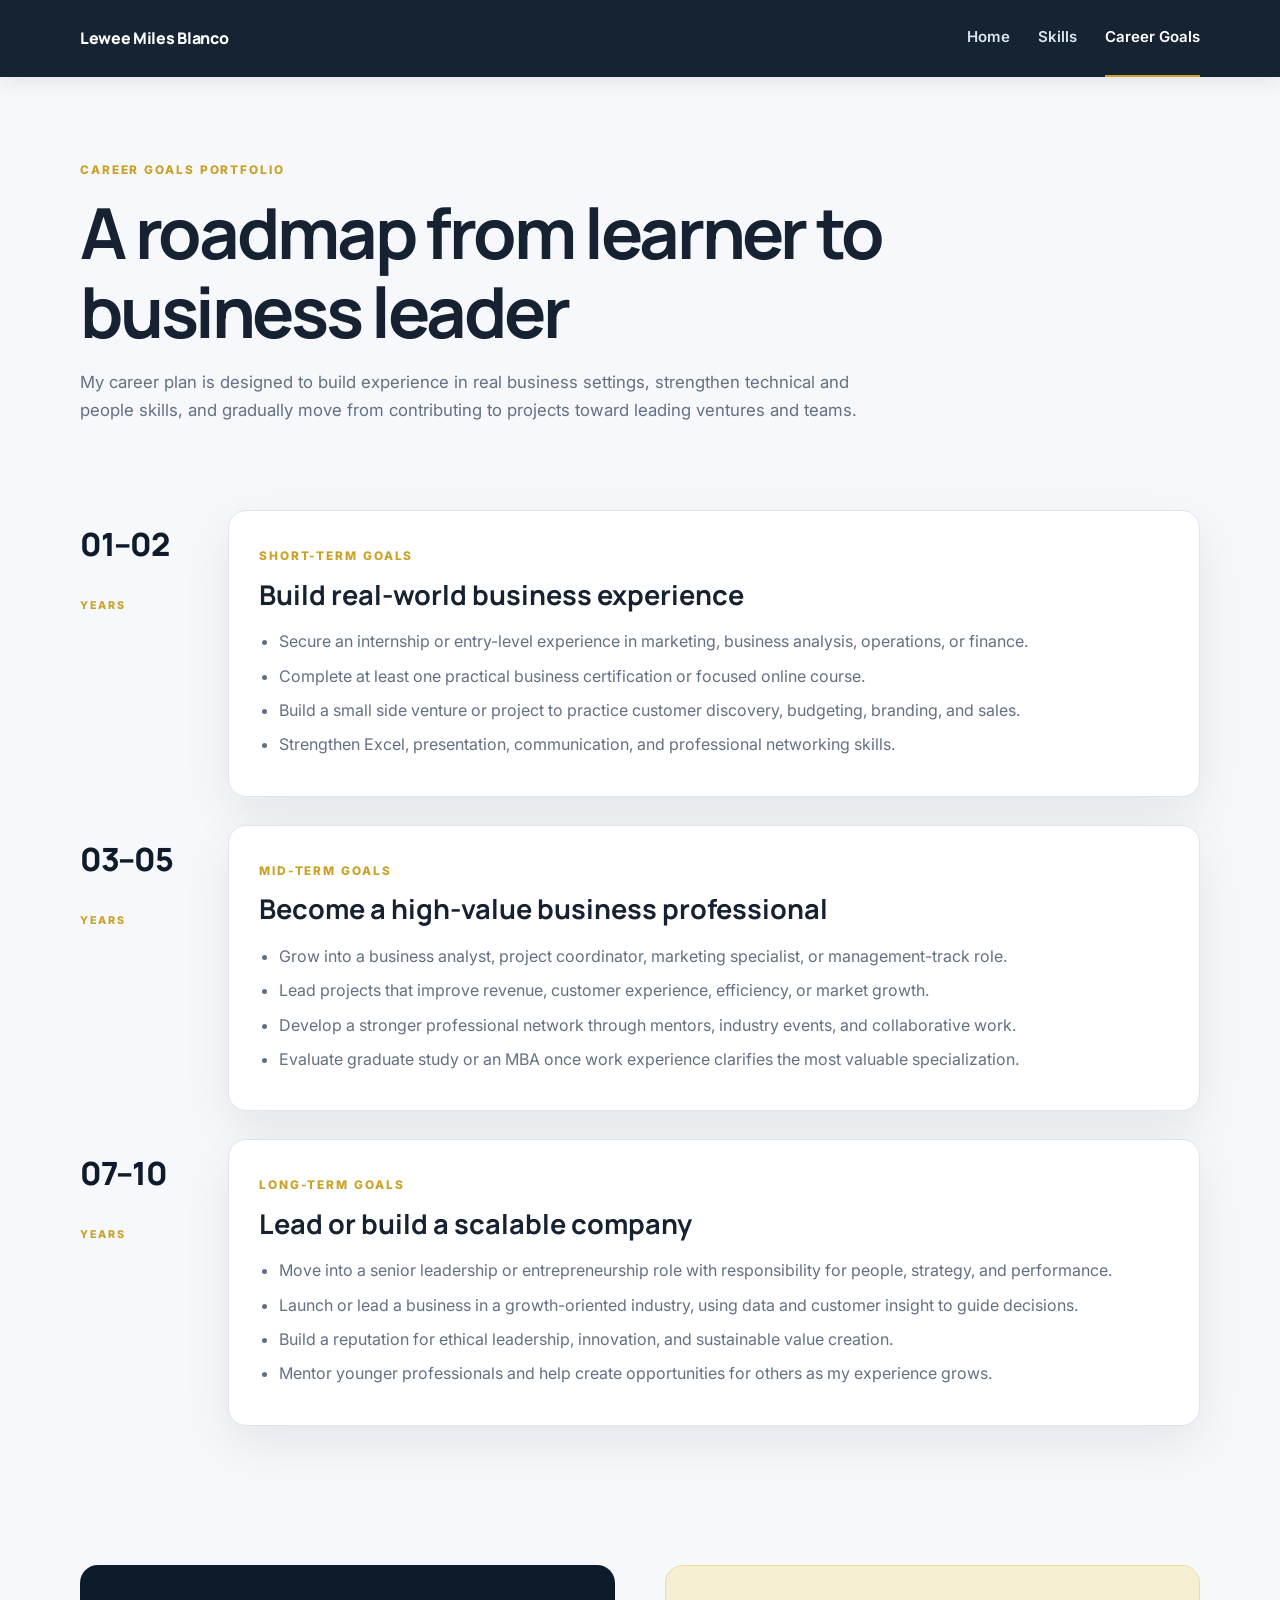
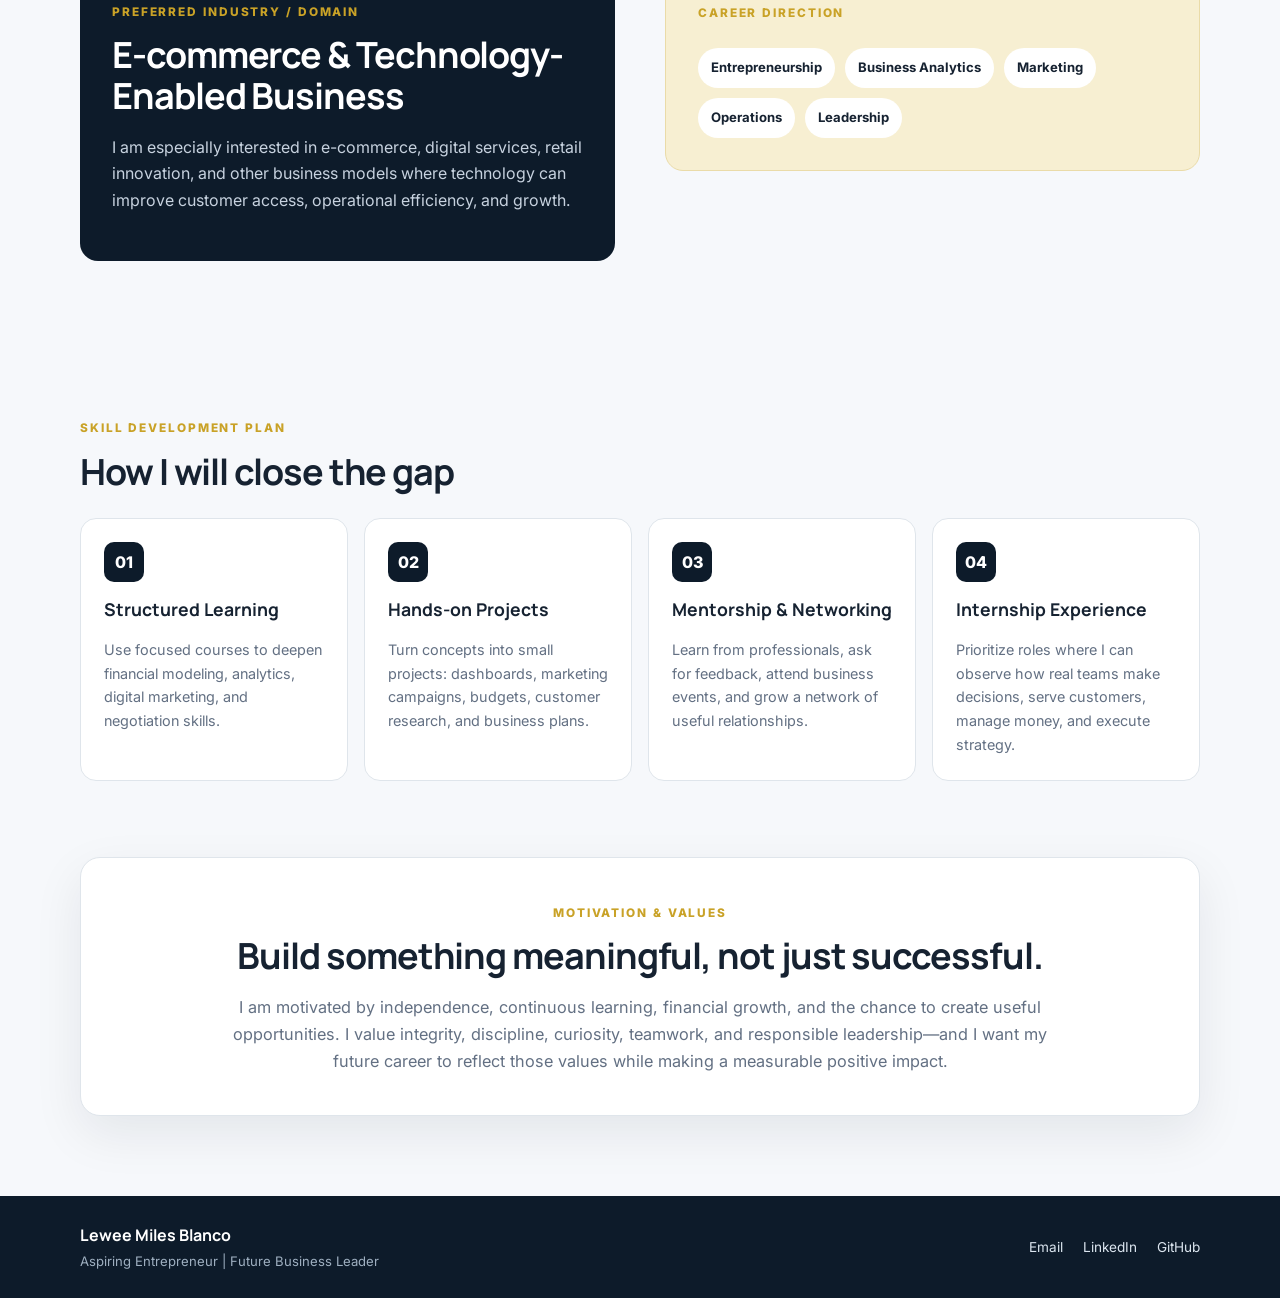
==== career-goals.html @ 75b728fa "Add files via upload" ====
<!DOCTYPE html>
<html lang="en">
<head>
  <meta charset="UTF-8" />
  <meta name="viewport" content="width=device-width, initial-scale=1.0" />
  <meta name="description" content="Lewee Miles Blanco — career goals, industry interests, skill development plan, motivation and values." />
  <title>Career Goals | Lewee Miles Blanco</title>
  <link rel="preconnect" href="https://fonts.googleapis.com">
  <link rel="preconnect" href="https://fonts.gstatic.com" crossorigin>
  <link href="https://fonts.googleapis.com/css2?family=Inter:wght@400;500;600;700&family=Manrope:wght@600;700;800&display=swap" rel="stylesheet">
  <link rel="stylesheet" href="styles.css" />
</head>
<body>
  <header class="site-header">
    <nav class="nav container" aria-label="Primary navigation">
      <a class="brand" href="index.html">Lewee Miles Blanco</a>
      <button class="nav-toggle" aria-label="Toggle navigation" aria-expanded="false">☰</button>
      <div class="nav-links">
        <a href="index.html">Home</a>
        <a href="skills.html">Skills</a>
        <a class="active" href="career-goals.html">Career Goals</a>
      </div>
    </nav>
  </header>

  <main>
    <section class="page-hero container">
      <span class="eyebrow">CAREER GOALS PORTFOLIO</span>
      <h1>A roadmap from learner to business leader</h1>
      <p>My career plan is designed to build experience in real business settings, strengthen technical and people skills, and gradually move from contributing to projects toward leading ventures and teams.</p>
    </section>

    <section class="section container timeline">
      <article class="goal-row"><div class="goal-year">01–02<br><span>YEARS</span></div><div class="goal-card"><span class="eyebrow">SHORT-TERM GOALS</span><h2>Build real-world business experience</h2><ul><li>Secure an internship or entry-level experience in marketing, business analysis, operations, or finance.</li><li>Complete at least one practical business certification or focused online course.</li><li>Build a small side venture or project to practice customer discovery, budgeting, branding, and sales.</li><li>Strengthen Excel, presentation, communication, and professional networking skills.</li></ul></div></article>
      <article class="goal-row"><div class="goal-year">03–05<br><span>YEARS</span></div><div class="goal-card"><span class="eyebrow">MID-TERM GOALS</span><h2>Become a high-value business professional</h2><ul><li>Grow into a business analyst, project coordinator, marketing specialist, or management-track role.</li><li>Lead projects that improve revenue, customer experience, efficiency, or market growth.</li><li>Develop a stronger professional network through mentors, industry events, and collaborative work.</li><li>Evaluate graduate study or an MBA once work experience clarifies the most valuable specialization.</li></ul></div></article>
      <article class="goal-row"><div class="goal-year">07–10<br><span>YEARS</span></div><div class="goal-card"><span class="eyebrow">LONG-TERM GOALS</span><h2>Lead or build a scalable company</h2><ul><li>Move into a senior leadership or entrepreneurship role with responsibility for people, strategy, and performance.</li><li>Launch or lead a business in a growth-oriented industry, using data and customer insight to guide decisions.</li><li>Build a reputation for ethical leadership, innovation, and sustainable value creation.</li><li>Mentor younger professionals and help create opportunities for others as my experience grows.</li></ul></div></article>
    </section>

    <section class="section container two-col career-highlight">
      <div class="dark-panel"><span class="eyebrow">PREFERRED INDUSTRY / DOMAIN</span><h2>E-commerce & Technology-Enabled Business</h2><p>I am especially interested in e-commerce, digital services, retail innovation, and other business models where technology can improve customer access, operational efficiency, and growth.</p></div>
      <div class="light-panel"><span class="eyebrow">CAREER DIRECTION</span><div class="direction-tags"><span>Entrepreneurship</span><span>Business Analytics</span><span>Marketing</span><span>Operations</span><span>Leadership</span></div></div>
    </section>

    <section class="section container">
      <div class="section-heading"><span class="eyebrow">SKILL DEVELOPMENT PLAN</span><h2>How I will close the gap</h2></div>
      <div class="plan-grid">
        <div class="plan-card"><div class="plan-icon">01</div><h3>Structured Learning</h3><p>Use focused courses to deepen financial modeling, analytics, digital marketing, and negotiation skills.</p></div>
        <div class="plan-card"><div class="plan-icon">02</div><h3>Hands-on Projects</h3><p>Turn concepts into small projects: dashboards, marketing campaigns, budgets, customer research, and business plans.</p></div>
        <div class="plan-card"><div class="plan-icon">03</div><h3>Mentorship & Networking</h3><p>Learn from professionals, ask for feedback, attend business events, and grow a network of useful relationships.</p></div>
        <div class="plan-card"><div class="plan-icon">04</div><h3>Internship Experience</h3><p>Prioritize roles where I can observe how real teams make decisions, serve customers, manage money, and execute strategy.</p></div>
      </div>
    </section>

    <section class="section container values-panel">
      <span class="eyebrow">MOTIVATION & VALUES</span>
      <h2>Build something meaningful, not just successful.</h2>
      <p>I am motivated by independence, continuous learning, financial growth, and the chance to create useful opportunities. I value integrity, discipline, curiosity, teamwork, and responsible leadership—and I want my future career to reflect those values while making a measurable positive impact.</p>
    </section>
  </main>

  <footer class="site-footer"><div class="container footer-inner"><div><strong>Lewee Miles Blanco</strong><span>Aspiring Entrepreneur | Future Business Leader</span></div><div class="contact-links"><a href="mailto:lewee.miles.blanco@example.com">Email</a><a href="https://www.linkedin.com/" target="_blank" rel="noopener">LinkedIn</a><a href="https://github.com/" target="_blank" rel="noopener">GitHub</a></div></div></footer>
  <script src="script.js"></script>
</body>
</html>
---- styles.css ----
:root{--navy:#0d1b2a;--navy-2:#13283d;--gold:#c9a227;--gold-soft:#f7efd2;--ink:#162231;--muted:#637083;--line:#dfe5eb;--bg:#f6f8fb;--white:#fff;--shadow:0 18px 50px rgba(13,27,42,.08)}
*{box-sizing:border-box} html{scroll-behavior:smooth} body{margin:0;font-family:Inter,Arial,sans-serif;color:var(--ink);background:var(--bg);line-height:1.65} a{color:inherit}.container{width:min(1120px,calc(100% - 40px));margin:0 auto}.site-header{position:sticky;top:0;z-index:20;background:rgba(13,27,42,.96);backdrop-filter:blur(10px);box-shadow:0 6px 20px rgba(0,0,0,.08)}.nav{min-height:72px;display:flex;align-items:center;justify-content:space-between;gap:25px}.brand{font-family:Manrope,sans-serif;font-weight:800;color:#fff;text-decoration:none;font-size:1rem;letter-spacing:-.02em}.nav-links{display:flex;gap:28px;align-items:center}.nav-links a{color:#dce5ef;text-decoration:none;font-weight:600;font-size:.94rem;padding:25px 0;border-bottom:2px solid transparent}.nav-links a:hover,.nav-links a.active{color:#fff;border-bottom-color:var(--gold)}.nav-toggle{display:none;border:0;background:none;color:#fff;font-size:1.5rem}.hero{min-height:650px;display:grid;grid-template-columns:1.2fr .8fr;align-items:center;gap:70px;padding:90px 0}.eyebrow{display:inline-block;font-size:.74rem;font-weight:800;letter-spacing:.16em;color:var(--gold);margin-bottom:13px}.hero h1,.page-hero h1,h2,h3{font-family:Manrope,sans-serif;line-height:1.12;margin:0 0 18px}.hero h1{font-size:clamp(3.4rem,8vw,6rem);letter-spacing:-.055em}.hero h1 span{color:var(--gold)}.tagline{font-size:1.12rem;font-weight:700;color:var(--navy-2);margin:0 0 16px}.tagline span{color:var(--gold)}.lead{max-width:680px;color:var(--muted);font-size:1.05rem}.cta-row{display:flex;gap:14px;margin-top:28px;flex-wrap:wrap}.btn{display:inline-flex;align-items:center;justify-content:center;padding:13px 20px;border-radius:10px;text-decoration:none;font-weight:800;transition:.2s}.btn.primary{background:var(--navy);color:#fff}.btn.primary:hover{background:var(--navy-2);transform:translateY(-1px)}.btn.secondary{border:1px solid #b8c2cc;color:var(--navy);background:#fff}.btn.secondary:hover{border-color:var(--navy);transform:translateY(-1px)}.profile-card{background:#fff;border:1px solid var(--line);border-radius:22px;padding:24px;box-shadow:var(--shadow)}.headshot{height:390px;border-radius:16px;background:linear-gradient(145deg,#e7ecf2,#bdc9d5);display:grid;place-items:center;position:relative;overflow:hidden}.headshot:before{content:"";width:170px;height:170px;border-radius:50%;background:#f3d1ba;position:absolute;top:68px}.headshot:after{content:"";width:275px;height:200px;border-radius:160px 160px 40px 40px;background:var(--navy);position:absolute;bottom:-20px}.initials{position:relative;z-index:3;font-family:Manrope,sans-serif;font-size:2rem;font-weight:800;color:#fff;margin-top:300px;letter-spacing:.06em}.profile-meta{padding:18px 3px 4px}.mini-label{font-size:.7rem;font-weight:800;letter-spacing:.14em;color:var(--muted);margin:0 0 7px}.profile-meta h2{font-size:1.35rem;margin-bottom:5px}.profile-meta p:last-child{margin:0;color:var(--muted)}.section{padding:76px 0}.two-col{display:grid;grid-template-columns:1fr 1fr;gap:50px;align-items:start}.two-col h2,.section-heading h2,.values-panel h2{font-size:2.25rem;letter-spacing:-.03em}.two-col p,.page-hero p,.goal-card li,.values-panel p{color:var(--muted)}.info-panel{background:var(--navy);color:#fff;border-radius:18px;padding:28px}.info-panel div{padding:18px 0;border-bottom:1px solid rgba(255,255,255,.14)}.info-panel div:first-child{padding-top:0}.info-panel div:last-child{border-bottom:0;padding-bottom:0}.info-panel span{display:block;font-size:.77rem;color:#9fb0c1;text-transform:uppercase;letter-spacing:.1em;margin-bottom:5px}.info-panel strong{font-size:1rem}.page-hero{padding:78px 0 34px}.page-hero h1{font-size:clamp(2.6rem,6vw,4.4rem);letter-spacing:-.045em;max-width:900px}.page-hero p{max-width:820px;font-size:1.05rem}.skill-grid{display:grid;grid-template-columns:repeat(3,1fr);gap:18px}.skill-card{background:#fff;border:1px solid var(--line);border-radius:16px;padding:24px;box-shadow:0 7px 24px rgba(13,27,42,.04)}.skill-card h2{font-size:1.35rem;margin-bottom:10px}.skill-card p{color:var(--muted);margin:0;font-size:.94rem}.category{font-size:.66rem;font-weight:800;letter-spacing:.12em;color:var(--gold)}.rating{display:inline-block;border-radius:999px;padding:5px 10px;font-size:.72rem;font-weight:800;margin:1px 0 14px}.rating.novice{background:#eef1f4;color:#5f6b76}.rating.beginner{background:#f5efe0;color:#745f23}.rating.intermediate{background:#e8eff6;color:#294763}.rating.proficient{background:#e5f0ea;color:#2e5b41}.rating.expert{background:#e8e1f3;color:#503a70}.section-heading{margin-bottom:26px}.gap-section{padding-top:30px}.gap-grid{display:grid;grid-template-columns:repeat(4,1fr);gap:16px}.gap-card{background:var(--navy);color:#fff;border-radius:16px;padding:22px}.gap-card strong{color:var(--gold);font-family:Manrope;font-size:1.2rem}.gap-card h3{font-size:1.1rem;margin:13px 0 9px}.gap-card p{margin:0;color:#c6d1dc;font-size:.9rem}.timeline{padding-top:35px}.goal-row{display:grid;grid-template-columns:120px 1fr;gap:28px;align-items:start;margin-bottom:28px}.goal-year{font-family:Manrope;font-size:2rem;font-weight:800;color:var(--navy);letter-spacing:-.04em;padding-top:8px}.goal-year span{font-family:Inter;font-size:.67rem;letter-spacing:.16em;color:var(--gold)}.goal-card{background:#fff;border:1px solid var(--line);border-radius:18px;padding:30px;box-shadow:var(--shadow)}.goal-card h2{font-size:1.7rem}.goal-card ul{padding-left:20px;margin:10px 0 0}.goal-card li{margin:8px 0}.career-highlight{padding-top:35px}.dark-panel,.light-panel{border-radius:18px;padding:32px}.dark-panel{background:var(--navy);color:#fff}.dark-panel p{color:#c7d2df}.dark-panel .eyebrow,.values-panel .eyebrow{color:var(--gold)}.light-panel{background:var(--gold-soft);border:1px solid #eadba8}.direction-tags{display:flex;flex-wrap:wrap;gap:10px;margin-top:12px}.direction-tags span{background:#fff;border-radius:999px;padding:9px 13px;font-size:.82rem;font-weight:700}.plan-grid{display:grid;grid-template-columns:repeat(4,1fr);gap:16px}.plan-card{background:#fff;border:1px solid var(--line);border-radius:16px;padding:23px}.plan-icon{width:40px;height:40px;border-radius:10px;display:grid;place-items:center;background:var(--navy);color:#fff;font-weight:800;margin-bottom:18px}.plan-card h3{font-size:1.1rem}.plan-card p{color:var(--muted);font-size:.9rem;margin:0}.values-panel{margin-bottom:80px;background:#fff;border:1px solid var(--line);border-radius:20px;padding:40px;text-align:center;box-shadow:var(--shadow)}.values-panel p{max-width:840px;margin:0 auto;font-size:1.02rem}.site-footer{background:var(--navy);color:#fff;margin-top:40px}.footer-inner{padding:26px 0;display:flex;align-items:center;justify-content:space-between;gap:20px}.footer-inner strong{display:block;font-family:Manrope}.footer-inner span{display:block;color:#9fb0c1;font-size:.82rem;margin-top:2px}.contact-links{display:flex;gap:20px}.contact-links a{color:#dbe5ef;text-decoration:none;font-size:.85rem}.contact-links a:hover{color:#fff}.site-footer a:focus-visible,.nav a:focus-visible,.btn:focus-visible,.nav-toggle:focus-visible{outline:3px solid var(--gold);outline-offset:4px;border-radius:5px}
@media (max-width:900px){.hero{grid-template-columns:1fr;gap:34px;padding-top:60px}.profile-card{max-width:500px}.skill-grid{grid-template-columns:repeat(2,1fr)}.gap-grid,.plan-grid{grid-template-columns:repeat(2,1fr)}.two-col{grid-template-columns:1fr}.goal-row{grid-template-columns:85px 1fr}.goal-year{font-size:1.45rem}}
@media (max-width:650px){.container{width:min(100% - 28px,1120px)}.nav{min-height:65px}.nav-toggle{display:block}.nav-links{display:none;position:absolute;left:0;right:0;top:65px;background:var(--navy);padding:10px 14px 18px;flex-direction:column;align-items:stretch;gap:0}.nav-links.open{display:flex}.nav-links a{padding:13px 10px}.hero{padding:50px 0}.hero h1{font-size:3.4rem}.page-hero{padding:56px 0 25px}.page-hero h1{font-size:2.7rem}.skill-grid,.gap-grid,.plan-grid{grid-template-columns:1fr}.goal-row{grid-template-columns:1fr;gap:10px}.goal-year{padding:0}.goal-card{padding:24px}.footer-inner{flex-direction:column;align-items:flex-start}.contact-links{gap:14px}.values-panel{padding:28px 20px}}
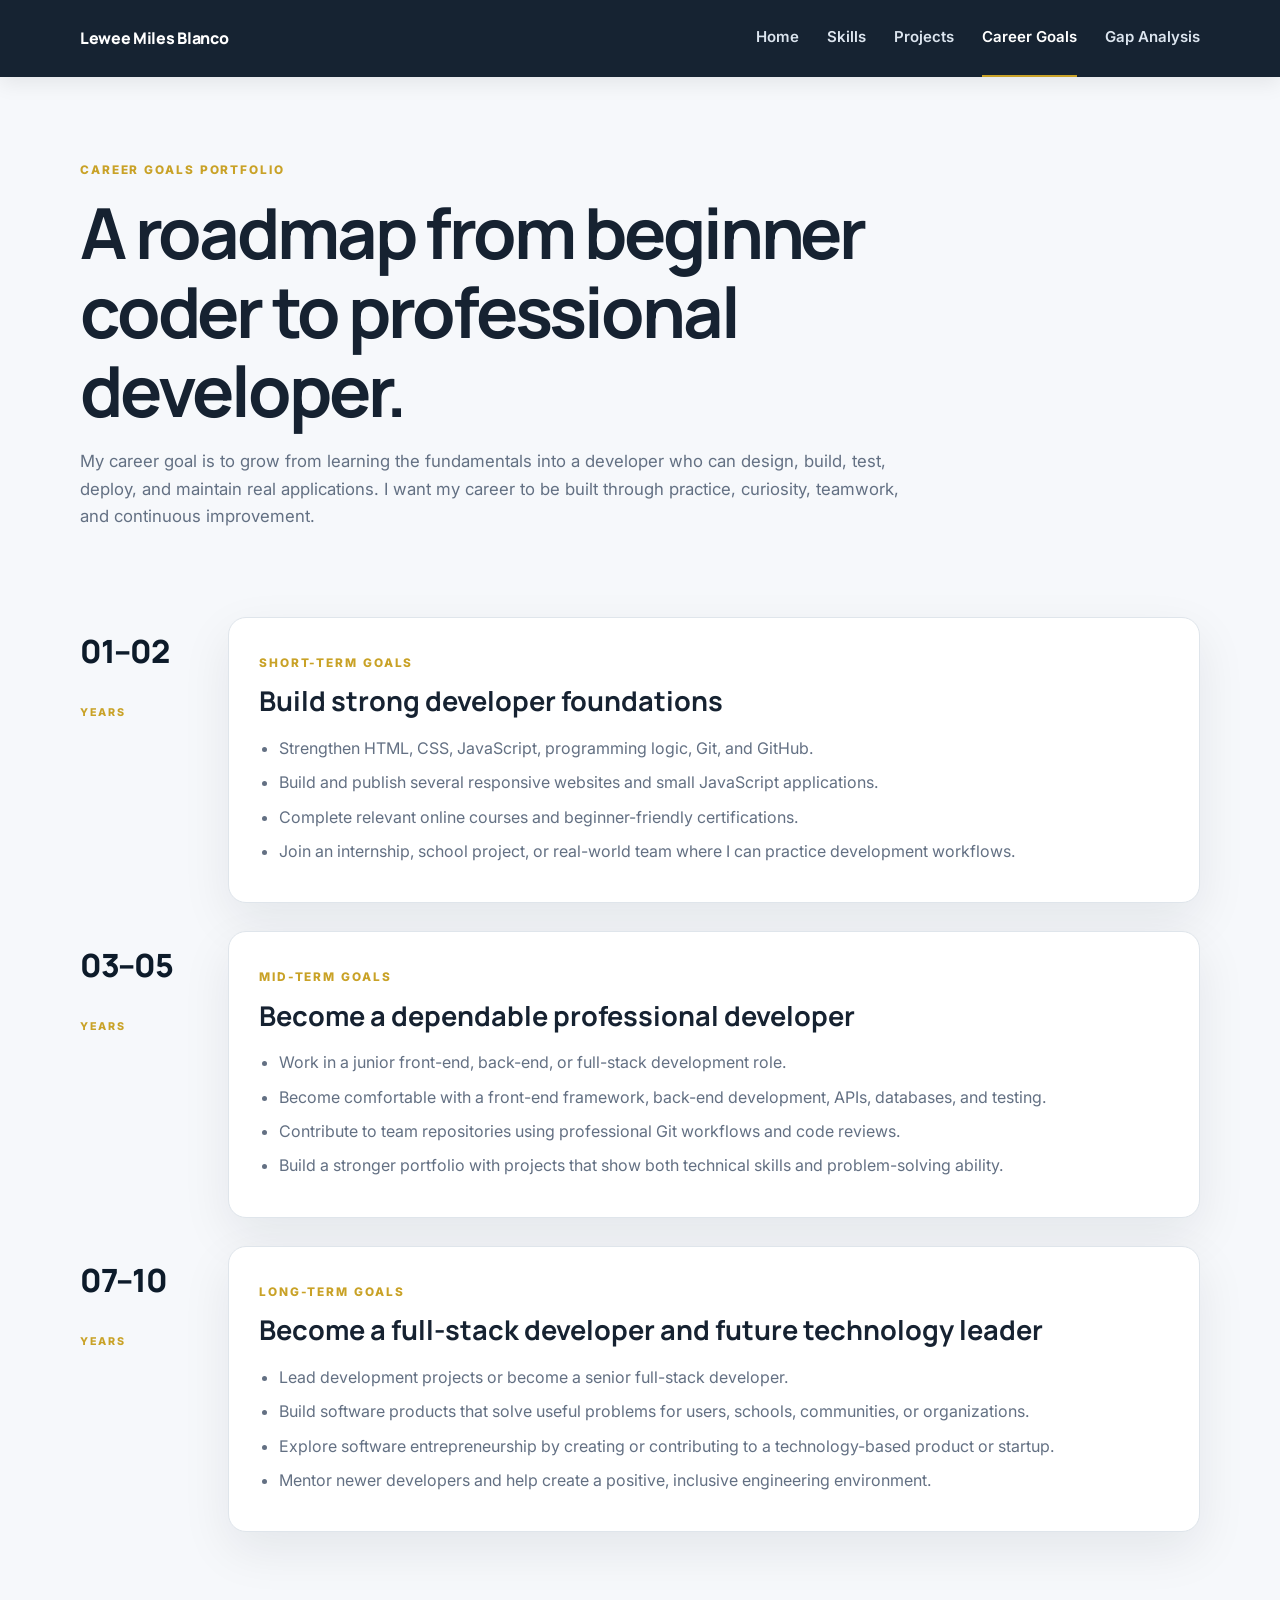
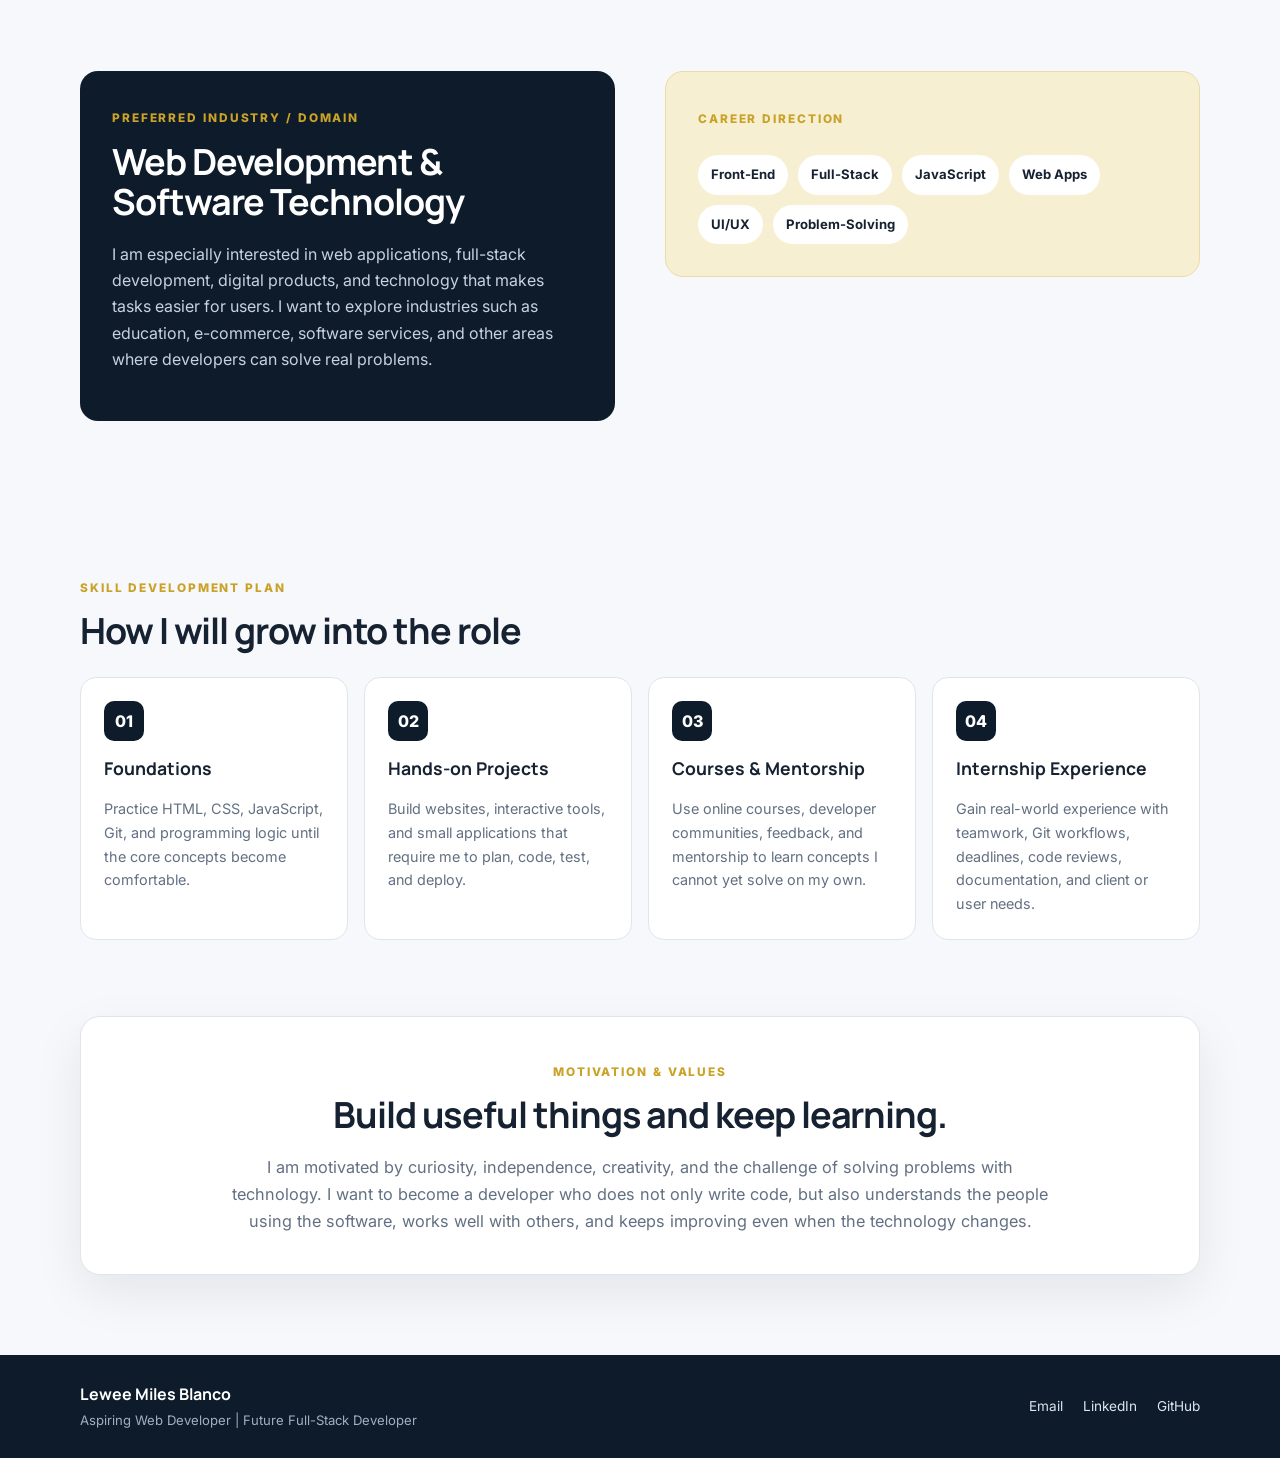
==== commit 547a2cb4: "Update career-goals.html" ====
--- a/career-goals.html
+++ b/career-goals.html
@@ -1,64 +1,435 @@
 <!DOCTYPE html>
 <html lang="en">
 <head>
+
   <meta charset="UTF-8" />
-  <meta name="viewport" content="width=device-width, initial-scale=1.0" />
-  <meta name="description" content="Lewee Miles Blanco — career goals, industry interests, skill development plan, motivation and values." />
+
+  <meta
+    name="viewport"
+    content="width=device-width, initial-scale=1.0" />
+
+  <meta
+    name="description"
+    content="Lewee Miles Blanco — future developer career goals, preferred technology domain, development plan, and motivation." />
+
   <title>Career Goals | Lewee Miles Blanco</title>
+
   <link rel="preconnect" href="https://fonts.googleapis.com">
-  <link rel="preconnect" href="https://fonts.gstatic.com" crossorigin>
-  <link href="https://fonts.googleapis.com/css2?family=Inter:wght@400;500;600;700&family=Manrope:wght@600;700;800&display=swap" rel="stylesheet">
+
+  <link
+    rel="preconnect"
+    href="https://fonts.gstatic.com"
+    crossorigin>
+
+  <link
+    href="https://fonts.googleapis.com/css2?family=Inter:wght@400;500;600;700&family=Manrope:wght@600;700;800&display=swap"
+    rel="stylesheet">
+
   <link rel="stylesheet" href="styles.css" />
+
 </head>
+
 <body>
-  <header class="site-header">
-    <nav class="nav container" aria-label="Primary navigation">
-      <a class="brand" href="index.html">Lewee Miles Blanco</a>
-      <button class="nav-toggle" aria-label="Toggle navigation" aria-expanded="false">☰</button>
-      <div class="nav-links">
-        <a href="index.html">Home</a>
-        <a href="skills.html">Skills</a>
-        <a class="active" href="career-goals.html">Career Goals</a>
-      </div>
-    </nav>
-  </header>
-
-  <main>
-    <section class="page-hero container">
-      <span class="eyebrow">CAREER GOALS PORTFOLIO</span>
-      <h1>A roadmap from learner to business leader</h1>
-      <p>My career plan is designed to build experience in real business settings, strengthen technical and people skills, and gradually move from contributing to projects toward leading ventures and teams.</p>
-    </section>
-
-    <section class="section container timeline">
-      <article class="goal-row"><div class="goal-year">01–02<br><span>YEARS</span></div><div class="goal-card"><span class="eyebrow">SHORT-TERM GOALS</span><h2>Build real-world business experience</h2><ul><li>Secure an internship or entry-level experience in marketing, business analysis, operations, or finance.</li><li>Complete at least one practical business certification or focused online course.</li><li>Build a small side venture or project to practice customer discovery, budgeting, branding, and sales.</li><li>Strengthen Excel, presentation, communication, and professional networking skills.</li></ul></div></article>
-      <article class="goal-row"><div class="goal-year">03–05<br><span>YEARS</span></div><div class="goal-card"><span class="eyebrow">MID-TERM GOALS</span><h2>Become a high-value business professional</h2><ul><li>Grow into a business analyst, project coordinator, marketing specialist, or management-track role.</li><li>Lead projects that improve revenue, customer experience, efficiency, or market growth.</li><li>Develop a stronger professional network through mentors, industry events, and collaborative work.</li><li>Evaluate graduate study or an MBA once work experience clarifies the most valuable specialization.</li></ul></div></article>
-      <article class="goal-row"><div class="goal-year">07–10<br><span>YEARS</span></div><div class="goal-card"><span class="eyebrow">LONG-TERM GOALS</span><h2>Lead or build a scalable company</h2><ul><li>Move into a senior leadership or entrepreneurship role with responsibility for people, strategy, and performance.</li><li>Launch or lead a business in a growth-oriented industry, using data and customer insight to guide decisions.</li><li>Build a reputation for ethical leadership, innovation, and sustainable value creation.</li><li>Mentor younger professionals and help create opportunities for others as my experience grows.</li></ul></div></article>
-    </section>
-
-    <section class="section container two-col career-highlight">
-      <div class="dark-panel"><span class="eyebrow">PREFERRED INDUSTRY / DOMAIN</span><h2>E-commerce & Technology-Enabled Business</h2><p>I am especially interested in e-commerce, digital services, retail innovation, and other business models where technology can improve customer access, operational efficiency, and growth.</p></div>
-      <div class="light-panel"><span class="eyebrow">CAREER DIRECTION</span><div class="direction-tags"><span>Entrepreneurship</span><span>Business Analytics</span><span>Marketing</span><span>Operations</span><span>Leadership</span></div></div>
-    </section>
-
-    <section class="section container">
-      <div class="section-heading"><span class="eyebrow">SKILL DEVELOPMENT PLAN</span><h2>How I will close the gap</h2></div>
-      <div class="plan-grid">
-        <div class="plan-card"><div class="plan-icon">01</div><h3>Structured Learning</h3><p>Use focused courses to deepen financial modeling, analytics, digital marketing, and negotiation skills.</p></div>
-        <div class="plan-card"><div class="plan-icon">02</div><h3>Hands-on Projects</h3><p>Turn concepts into small projects: dashboards, marketing campaigns, budgets, customer research, and business plans.</p></div>
-        <div class="plan-card"><div class="plan-icon">03</div><h3>Mentorship & Networking</h3><p>Learn from professionals, ask for feedback, attend business events, and grow a network of useful relationships.</p></div>
-        <div class="plan-card"><div class="plan-icon">04</div><h3>Internship Experience</h3><p>Prioritize roles where I can observe how real teams make decisions, serve customers, manage money, and execute strategy.</p></div>
-      </div>
-    </section>
-
-    <section class="section container values-panel">
-      <span class="eyebrow">MOTIVATION & VALUES</span>
-      <h2>Build something meaningful, not just successful.</h2>
-      <p>I am motivated by independence, continuous learning, financial growth, and the chance to create useful opportunities. I value integrity, discipline, curiosity, teamwork, and responsible leadership—and I want my future career to reflect those values while making a measurable positive impact.</p>
-    </section>
-  </main>
-
-  <footer class="site-footer"><div class="container footer-inner"><div><strong>Lewee Miles Blanco</strong><span>Aspiring Entrepreneur | Future Business Leader</span></div><div class="contact-links"><a href="mailto:lewee.miles.blanco@example.com">Email</a><a href="https://www.linkedin.com/" target="_blank" rel="noopener">LinkedIn</a><a href="https://github.com/" target="_blank" rel="noopener">GitHub</a></div></div></footer>
-  <script src="script.js"></script>
+
+<header class="site-header">
+
+  <nav class="nav container" aria-label="Primary navigation">
+
+    <a class="brand" href="index.html">
+      Lewee Miles Blanco
+    </a>
+
+    <button
+      class="nav-toggle"
+      aria-label="Toggle navigation"
+      aria-expanded="false">
+      ☰
+    </button>
+
+    <div class="nav-links">
+
+      <a href="index.html">Home</a>
+
+      <a href="skills.html">Skills</a>
+
+      <a href="projects.html">Projects</a>
+
+      <a class="active" href="career-goals.html">
+        Career Goals
+      </a>
+
+      <a href="gap-analysis.html">
+        Gap Analysis
+      </a>
+
+    </div>
+
+  </nav>
+
+</header>
+
+
+<main>
+
+  <section class="page-hero container">
+
+    <span class="eyebrow">
+      CAREER GOALS PORTFOLIO
+    </span>
+
+    <h1>
+      A roadmap from beginner coder to professional developer.
+    </h1>
+
+    <p>
+      My career goal is to grow from learning the fundamentals
+      into a developer who can design, build, test, deploy,
+      and maintain real applications. I want my career to be
+      built through practice, curiosity, teamwork, and continuous improvement.
+    </p>
+
+  </section>
+
+
+  <section class="section container timeline">
+
+
+    <article class="goal-row">
+
+      <div class="goal-year">
+        01–02<br>
+        <span>YEARS</span>
+      </div>
+
+      <div class="goal-card">
+
+        <span class="eyebrow">
+          SHORT-TERM GOALS
+        </span>
+
+        <h2>
+          Build strong developer foundations
+        </h2>
+
+        <ul>
+
+          <li>
+            Strengthen HTML, CSS, JavaScript,
+            programming logic, Git, and GitHub.
+          </li>
+
+          <li>
+            Build and publish several responsive
+            websites and small JavaScript applications.
+          </li>
+
+          <li>
+            Complete relevant online courses and
+            beginner-friendly certifications.
+          </li>
+
+          <li>
+            Join an internship, school project, or real-world
+            team where I can practice development workflows.
+          </li>
+
+        </ul>
+
+      </div>
+
+    </article>
+
+
+    <article class="goal-row">
+
+      <div class="goal-year">
+        03–05<br>
+        <span>YEARS</span>
+      </div>
+
+      <div class="goal-card">
+
+        <span class="eyebrow">
+          MID-TERM GOALS
+        </span>
+
+        <h2>
+          Become a dependable professional developer
+        </h2>
+
+        <ul>
+
+          <li>
+            Work in a junior front-end, back-end,
+            or full-stack development role.
+          </li>
+
+          <li>
+            Become comfortable with a front-end framework,
+            back-end development, APIs, databases, and testing.
+          </li>
+
+          <li>
+            Contribute to team repositories using
+            professional Git workflows and code reviews.
+          </li>
+
+          <li>
+            Build a stronger portfolio with projects
+            that show both technical skills and
+            problem-solving ability.
+          </li>
+
+        </ul>
+
+      </div>
+
+    </article>
+
+
+    <article class="goal-row">
+
+      <div class="goal-year">
+        07–10<br>
+        <span>YEARS</span>
+      </div>
+
+      <div class="goal-card">
+
+        <span class="eyebrow">
+          LONG-TERM GOALS
+        </span>
+
+        <h2>
+          Become a full-stack developer and future technology leader
+        </h2>
+
+        <ul>
+
+          <li>
+            Lead development projects or become a senior
+            full-stack developer.
+          </li>
+
+          <li>
+            Build software products that solve useful
+            problems for users, schools, communities,
+            or organizations.
+          </li>
+
+          <li>
+            Explore software entrepreneurship by creating
+            or contributing to a technology-based product or startup.
+          </li>
+
+          <li>
+            Mentor newer developers and help create a
+            positive, inclusive engineering environment.
+          </li>
+
+        </ul>
+
+      </div>
+
+    </article>
+
+
+  </section>
+
+
+  <section class="section container two-col career-highlight">
+
+    <div class="dark-panel">
+
+      <span class="eyebrow">
+        PREFERRED INDUSTRY / DOMAIN
+      </span>
+
+      <h2>
+        Web Development & Software Technology
+      </h2>
+
+      <p>
+        I am especially interested in web applications,
+        full-stack development, digital products, and
+        technology that makes tasks easier for users.
+        I want to explore industries such as education,
+        e-commerce, software services, and other areas
+        where developers can solve real problems.
+      </p>
+
+    </div>
+
+
+    <div class="light-panel">
+
+      <span class="eyebrow">
+        CAREER DIRECTION
+      </span>
+
+      <div class="direction-tags">
+
+        <span>Front-End</span>
+        <span>Full-Stack</span>
+        <span>JavaScript</span>
+        <span>Web Apps</span>
+        <span>UI/UX</span>
+        <span>Problem-Solving</span>
+
+      </div>
+
+    </div>
+
+  </section>
+
+
+  <section class="section container">
+
+    <div class="section-heading">
+
+      <span class="eyebrow">
+        SKILL DEVELOPMENT PLAN
+      </span>
+
+      <h2>
+        How I will grow into the role
+      </h2>
+
+    </div>
+
+
+    <div class="plan-grid">
+
+      <div class="plan-card">
+
+        <div class="plan-icon">01</div>
+
+        <h3>Foundations</h3>
+
+        <p>
+          Practice HTML, CSS, JavaScript, Git,
+          and programming logic until the core
+          concepts become comfortable.
+        </p>
+
+      </div>
+
+
+      <div class="plan-card">
+
+        <div class="plan-icon">02</div>
+
+        <h3>Hands-on Projects</h3>
+
+        <p>
+          Build websites, interactive tools, and
+          small applications that require me to
+          plan, code, test, and deploy.
+        </p>
+
+      </div>
+
+
+      <div class="plan-card">
+
+        <div class="plan-icon">03</div>
+
+        <h3>Courses & Mentorship</h3>
+
+        <p>
+          Use online courses, developer communities,
+          feedback, and mentorship to learn concepts
+          I cannot yet solve on my own.
+        </p>
+
+      </div>
+
+
+      <div class="plan-card">
+
+        <div class="plan-icon">04</div>
+
+        <h3>Internship Experience</h3>
+
+        <p>
+          Gain real-world experience with teamwork,
+          Git workflows, deadlines, code reviews,
+          documentation, and client or user needs.
+        </p>
+
+      </div>
+
+    </div>
+
+  </section>
+
+
+  <section class="section container values-panel">
+
+    <span class="eyebrow">
+      MOTIVATION & VALUES
+    </span>
+
+    <h2>
+      Build useful things and keep learning.
+    </h2>
+
+    <p>
+      I am motivated by curiosity, independence, creativity,
+      and the challenge of solving problems with technology.
+      I want to become a developer who does not only write code,
+      but also understands the people using the software,
+      works well with others, and keeps improving even when
+      the technology changes.
+    </p>
+
+  </section>
+
+</main>
+
+
+<footer class="site-footer">
+
+  <div class="container footer-inner">
+
+    <div>
+
+      <strong>Lewee Miles Blanco</strong>
+
+      <span>
+        Aspiring Web Developer | Future Full-Stack Developer
+      </span>
+
+    </div>
+
+    <div class="contact-links">
+
+      <a href="mailto:lewee.miles.blanco@example.com">
+        Email
+      </a>
+
+      <a
+        href="https://www.linkedin.com/"
+        target="_blank"
+        rel="noopener">
+        LinkedIn
+      </a>
+
+      <a
+        href="https://github.com/"
+        target="_blank"
+        rel="noopener">
+        GitHub
+      </a>
+
+    </div>
+
+  </div>
+
+</footer>
+
+
+<script src="script.js"></script>
+
 </body>
 </html>
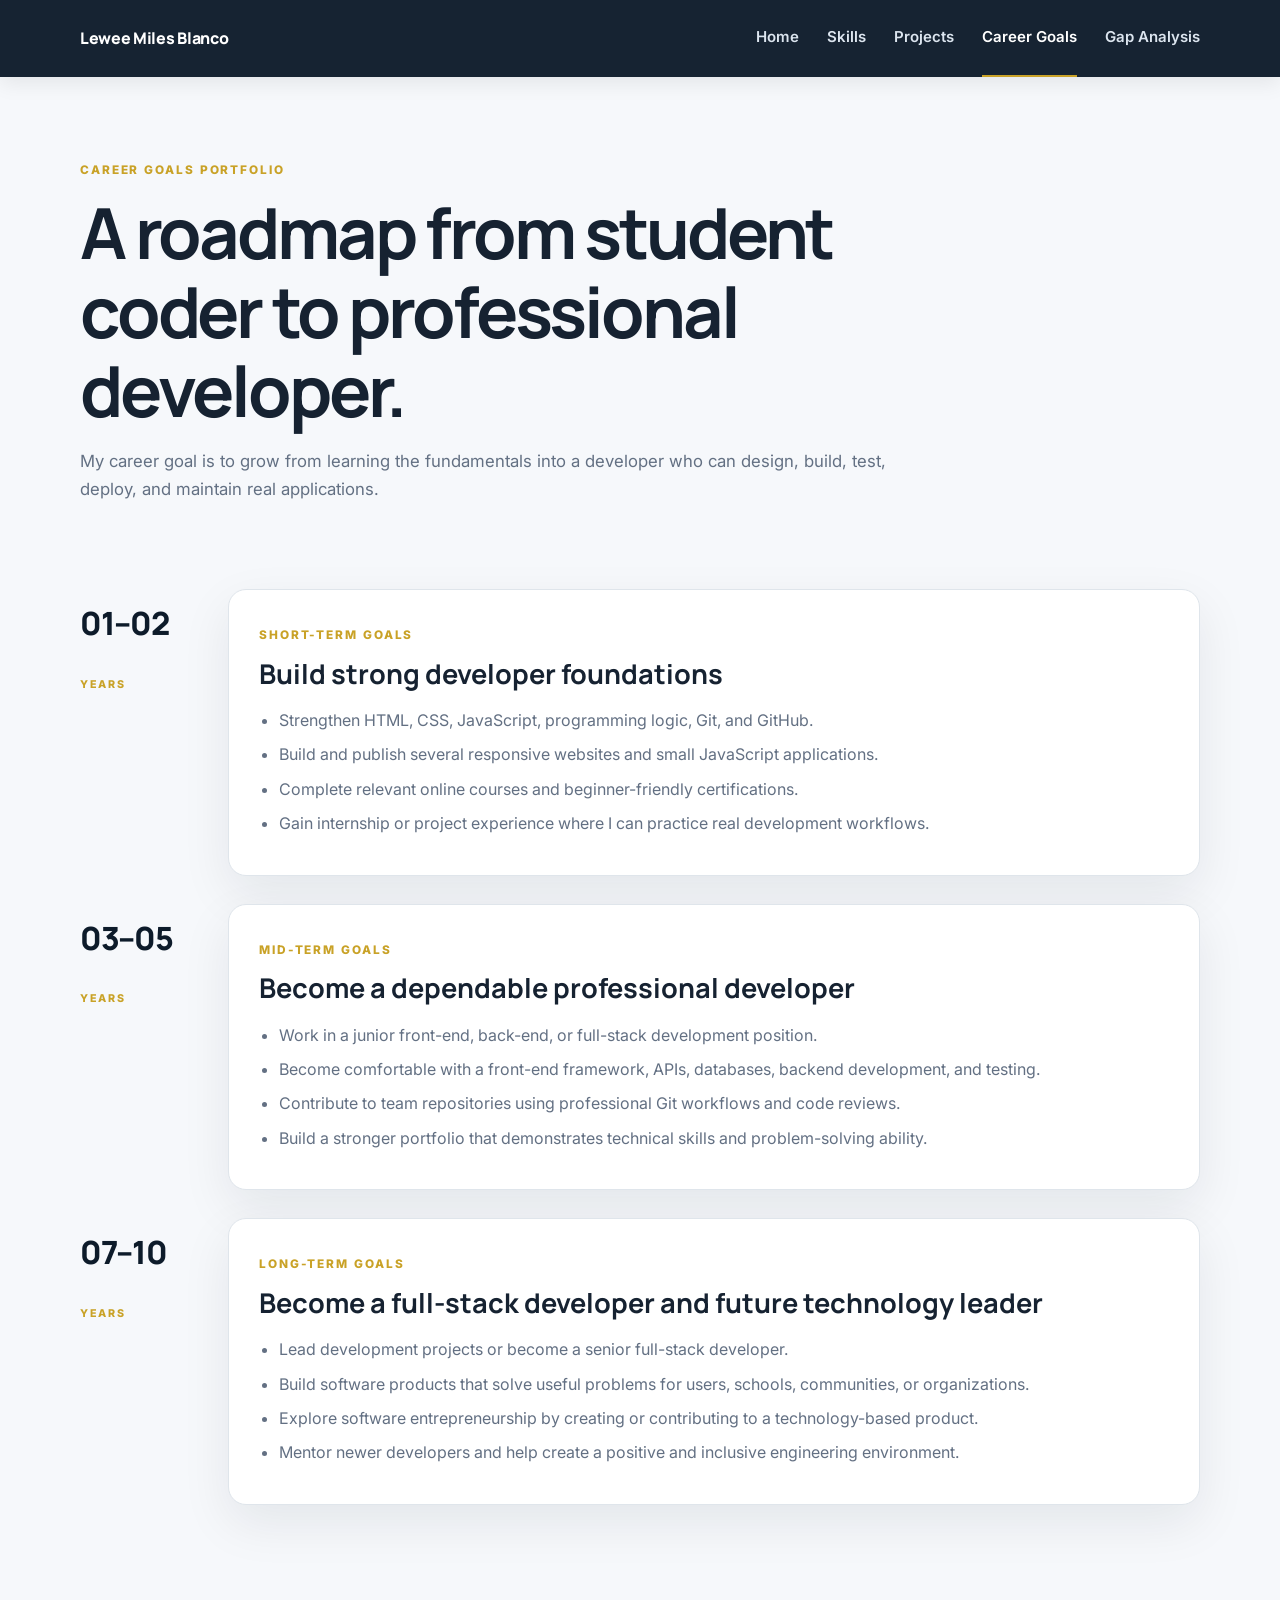
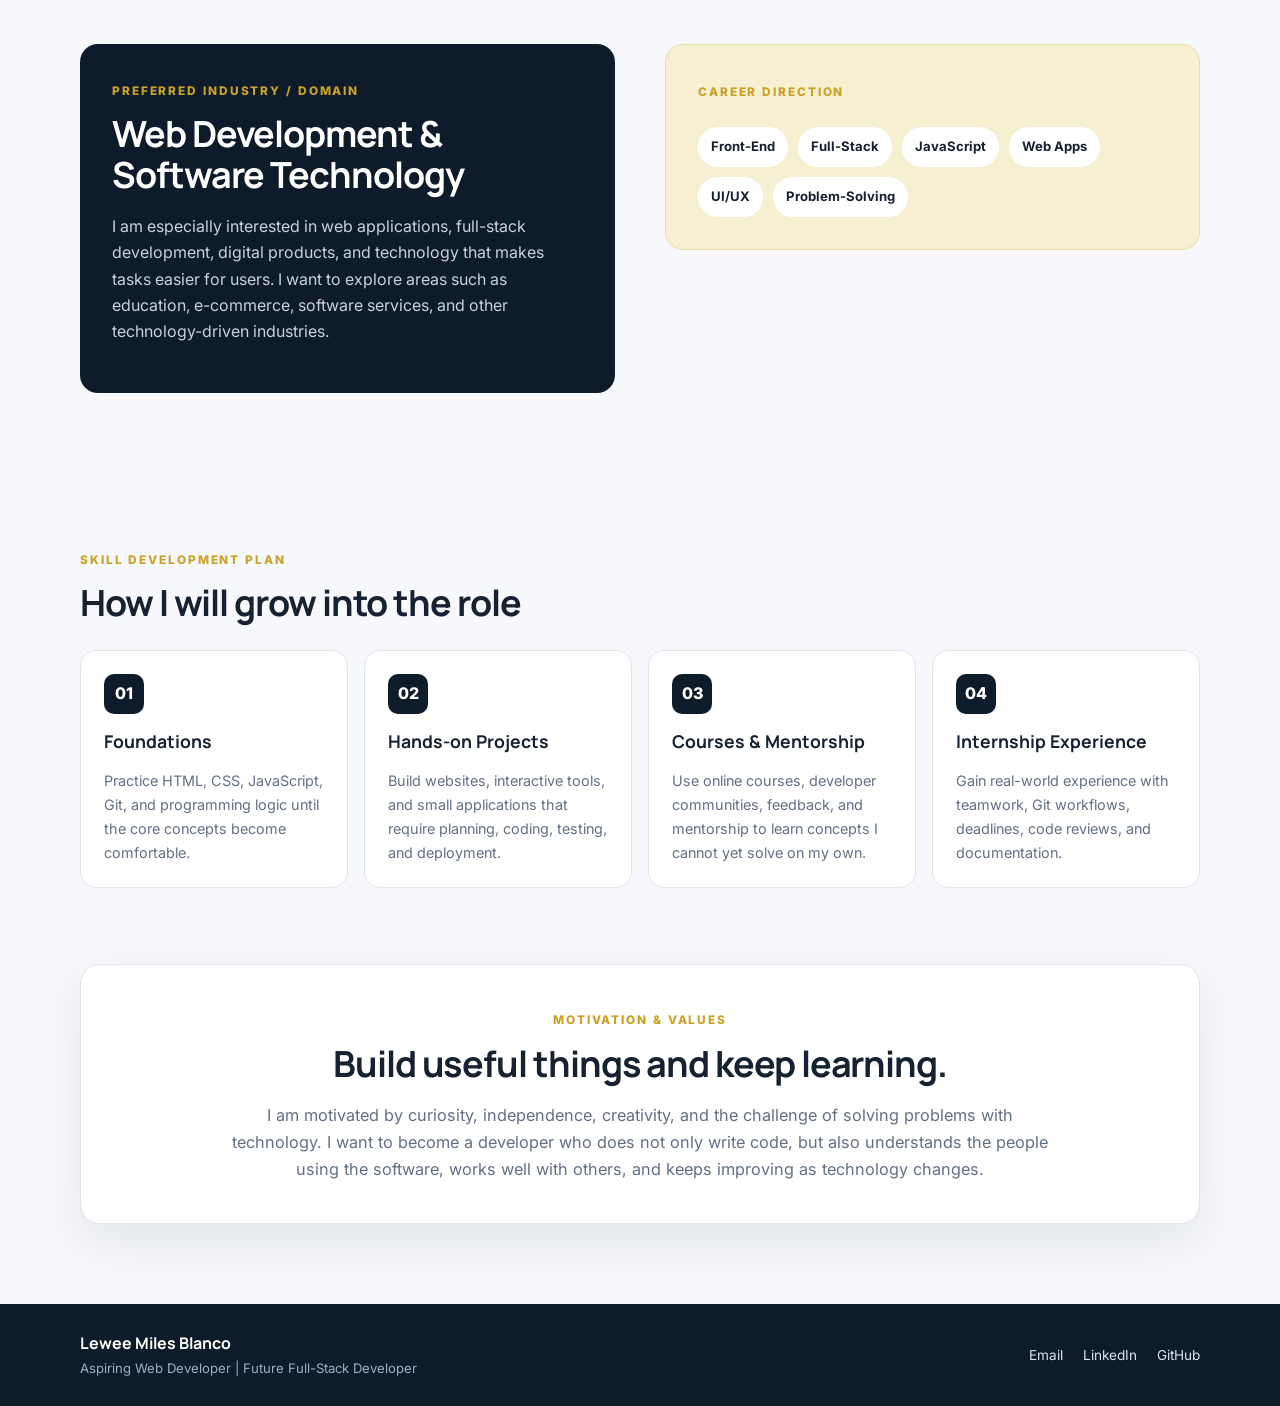
==== commit be2ba1f8: "Update career-goals.html" ====
--- a/career-goals.html
+++ b/career-goals.html
@@ -1,16 +1,19 @@
 <!DOCTYPE html>
 <html lang="en">
+
 <head>
 
-  <meta charset="UTF-8" />
+  <meta charset="UTF-8">
 
   <meta
     name="viewport"
-    content="width=device-width, initial-scale=1.0" />
+    content="width=device-width, initial-scale=1.0"
+  >
 
   <meta
     name="description"
-    content="Lewee Miles Blanco — future developer career goals, preferred technology domain, development plan, and motivation." />
+    content="Lewee Miles Blanco - Future Developer Career Goals"
+  >
 
   <title>Career Goals | Lewee Miles Blanco</title>
 
@@ -19,417 +22,509 @@
   <link
     rel="preconnect"
     href="https://fonts.gstatic.com"
-    crossorigin>
+    crossorigin
+  >
 
   <link
     href="https://fonts.googleapis.com/css2?family=Inter:wght@400;500;600;700&family=Manrope:wght@600;700;800&display=swap"
-    rel="stylesheet">
-
-  <link rel="stylesheet" href="styles.css" />
+    rel="stylesheet"
+  >
+
+  <link rel="stylesheet" href="styles.css">
 
 </head>
 
+
 <body>
 
-<header class="site-header">
-
-  <nav class="nav container" aria-label="Primary navigation">
-
-    <a class="brand" href="index.html">
-      Lewee Miles Blanco
-    </a>
-
-    <button
-      class="nav-toggle"
-      aria-label="Toggle navigation"
-      aria-expanded="false">
-      ☰
-    </button>
-
-    <div class="nav-links">
-
-      <a href="index.html">Home</a>
-
-      <a href="skills.html">Skills</a>
-
-      <a href="projects.html">Projects</a>
-
-      <a class="active" href="career-goals.html">
-        Career Goals
+
+  <header class="site-header">
+
+    <nav class="nav container" aria-label="Primary navigation">
+
+      <a class="brand" href="index.html">
+        Lewee Miles Blanco
       </a>
 
-      <a href="gap-analysis.html">
-        Gap Analysis
-      </a>
+
+      <button
+        class="nav-toggle"
+        type="button"
+        aria-label="Toggle navigation"
+        aria-expanded="false"
+      >
+        ☰
+      </button>
+
+
+      <div class="nav-links">
+
+        <a href="index.html">
+          Home
+        </a>
+
+        <a href="skills.html">
+          Skills
+        </a>
+
+        <a href="projects.html">
+          Projects
+        </a>
+
+        <a class="active" href="career-goals.html">
+          Career Goals
+        </a>
+
+        <a href="gap-analysis.html">
+          Gap Analysis
+        </a>
+
+      </div>
+
+    </nav>
+
+  </header>
+
+
+  <main>
+
+
+    <section class="page-hero container">
+
+      <span class="eyebrow">
+        CAREER GOALS PORTFOLIO
+      </span>
+
+      <h1>
+        A roadmap from student coder to professional developer.
+      </h1>
+
+      <p>
+        My career goal is to grow from learning the fundamentals
+        into a developer who can design, build, test, deploy,
+        and maintain real applications.
+      </p>
+
+    </section>
+
+
+    <section class="section container timeline">
+
+
+      <!-- SHORT TERM -->
+
+      <article class="goal-row">
+
+        <div class="goal-year">
+
+          01–02
+
+          <br>
+
+          <span>
+            YEARS
+          </span>
+
+        </div>
+
+
+        <div class="goal-card">
+
+          <span class="eyebrow">
+            SHORT-TERM GOALS
+          </span>
+
+          <h2>
+            Build strong developer foundations
+          </h2>
+
+
+          <ul>
+
+            <li>
+              Strengthen HTML, CSS, JavaScript,
+              programming logic, Git, and GitHub.
+            </li>
+
+            <li>
+              Build and publish several responsive
+              websites and small JavaScript applications.
+            </li>
+
+            <li>
+              Complete relevant online courses and
+              beginner-friendly certifications.
+            </li>
+
+            <li>
+              Gain internship or project experience where
+              I can practice real development workflows.
+            </li>
+
+          </ul>
+
+        </div>
+
+      </article>
+
+
+      <!-- MID TERM -->
+
+      <article class="goal-row">
+
+        <div class="goal-year">
+
+          03–05
+
+          <br>
+
+          <span>
+            YEARS
+          </span>
+
+        </div>
+
+
+        <div class="goal-card">
+
+          <span class="eyebrow">
+            MID-TERM GOALS
+          </span>
+
+          <h2>
+            Become a dependable professional developer
+          </h2>
+
+
+          <ul>
+
+            <li>
+              Work in a junior front-end, back-end,
+              or full-stack development position.
+            </li>
+
+            <li>
+              Become comfortable with a front-end framework,
+              APIs, databases, backend development, and testing.
+            </li>
+
+            <li>
+              Contribute to team repositories using
+              professional Git workflows and code reviews.
+            </li>
+
+            <li>
+              Build a stronger portfolio that demonstrates
+              technical skills and problem-solving ability.
+            </li>
+
+          </ul>
+
+        </div>
+
+      </article>
+
+
+      <!-- LONG TERM -->
+
+      <article class="goal-row">
+
+        <div class="goal-year">
+
+          07–10
+
+          <br>
+
+          <span>
+            YEARS
+          </span>
+
+        </div>
+
+
+        <div class="goal-card">
+
+          <span class="eyebrow">
+            LONG-TERM GOALS
+          </span>
+
+          <h2>
+            Become a full-stack developer and future technology leader
+          </h2>
+
+
+          <ul>
+
+            <li>
+              Lead development projects or become a
+              senior full-stack developer.
+            </li>
+
+            <li>
+              Build software products that solve useful
+              problems for users, schools, communities,
+              or organizations.
+            </li>
+
+            <li>
+              Explore software entrepreneurship by creating
+              or contributing to a technology-based product.
+            </li>
+
+            <li>
+              Mentor newer developers and help create
+              a positive and inclusive engineering environment.
+            </li>
+
+          </ul>
+
+        </div>
+
+      </article>
+
+
+    </section>
+
+
+    <section class="section container two-col career-highlight">
+
+
+      <div class="dark-panel">
+
+        <span class="eyebrow">
+          PREFERRED INDUSTRY / DOMAIN
+        </span>
+
+        <h2>
+          Web Development & Software Technology
+        </h2>
+
+        <p>
+          I am especially interested in web applications,
+          full-stack development, digital products, and
+          technology that makes tasks easier for users.
+          I want to explore areas such as education,
+          e-commerce, software services, and other
+          technology-driven industries.
+        </p>
+
+      </div>
+
+
+      <div class="light-panel">
+
+        <span class="eyebrow">
+          CAREER DIRECTION
+        </span>
+
+
+        <div class="direction-tags">
+
+          <span>
+            Front-End
+          </span>
+
+          <span>
+            Full-Stack
+          </span>
+
+          <span>
+            JavaScript
+          </span>
+
+          <span>
+            Web Apps
+          </span>
+
+          <span>
+            UI/UX
+          </span>
+
+          <span>
+            Problem-Solving
+          </span>
+
+        </div>
+
+      </div>
+
+
+    </section>
+
+
+    <section class="section container">
+
+
+      <div class="section-heading">
+
+        <span class="eyebrow">
+          SKILL DEVELOPMENT PLAN
+        </span>
+
+        <h2>
+          How I will grow into the role
+        </h2>
+
+      </div>
+
+
+      <div class="plan-grid">
+
+
+        <div class="plan-card">
+
+          <div class="plan-icon">
+            01
+          </div>
+
+          <h3>
+            Foundations
+          </h3>
+
+          <p>
+            Practice HTML, CSS, JavaScript, Git,
+            and programming logic until the core
+            concepts become comfortable.
+          </p>
+
+        </div>
+
+
+        <div class="plan-card">
+
+          <div class="plan-icon">
+            02
+          </div>
+
+          <h3>
+            Hands-on Projects
+          </h3>
+
+          <p>
+            Build websites, interactive tools, and
+            small applications that require planning,
+            coding, testing, and deployment.
+          </p>
+
+        </div>
+
+
+        <div class="plan-card">
+
+          <div class="plan-icon">
+            03
+          </div>
+
+          <h3>
+            Courses & Mentorship
+          </h3>
+
+          <p>
+            Use online courses, developer communities,
+            feedback, and mentorship to learn concepts
+            I cannot yet solve on my own.
+          </p>
+
+        </div>
+
+
+        <div class="plan-card">
+
+          <div class="plan-icon">
+            04
+          </div>
+
+          <h3>
+            Internship Experience
+          </h3>
+
+          <p>
+            Gain real-world experience with teamwork,
+            Git workflows, deadlines, code reviews,
+            and documentation.
+          </p>
+
+        </div>
+
+
+      </div>
+
+    </section>
+
+
+    <section class="section container values-panel">
+
+      <span class="eyebrow">
+        MOTIVATION & VALUES
+      </span>
+
+      <h2>
+        Build useful things and keep learning.
+      </h2>
+
+      <p>
+        I am motivated by curiosity, independence,
+        creativity, and the challenge of solving
+        problems with technology. I want to become
+        a developer who does not only write code,
+        but also understands the people using the
+        software, works well with others, and keeps
+        improving as technology changes.
+      </p>
+
+    </section>
+
+
+  </main>
+
+
+  <footer class="site-footer">
+
+    <div class="container footer-inner">
+
+      <div>
+
+        <strong>
+          Lewee Miles Blanco
+        </strong>
+
+        <span>
+          Aspiring Web Developer | Future Full-Stack Developer
+        </span>
+
+      </div>
+
+
+      <div class="contact-links">
+
+        <a href="mailto:lewee.miles.blanco@example.com">
+          Email
+        </a>
+
+        <a
+          href="https://www.linkedin.com/"
+          target="_blank"
+          rel="noopener"
+        >
+          LinkedIn
+        </a>
+
+        <a
+          href="https://github.com/"
+          target="_blank"
+          rel="noopener"
+        >
+          GitHub
+        </a>
+
+      </div>
 
     </div>
 
-  </nav>
-
-</header>
-
-
-<main>
-
-  <section class="page-hero container">
-
-    <span class="eyebrow">
-      CAREER GOALS PORTFOLIO
-    </span>
-
-    <h1>
-      A roadmap from beginner coder to professional developer.
-    </h1>
-
-    <p>
-      My career goal is to grow from learning the fundamentals
-      into a developer who can design, build, test, deploy,
-      and maintain real applications. I want my career to be
-      built through practice, curiosity, teamwork, and continuous improvement.
-    </p>
-
-  </section>
-
-
-  <section class="section container timeline">
-
-
-    <article class="goal-row">
-
-      <div class="goal-year">
-        01–02<br>
-        <span>YEARS</span>
-      </div>
-
-      <div class="goal-card">
-
-        <span class="eyebrow">
-          SHORT-TERM GOALS
-        </span>
-
-        <h2>
-          Build strong developer foundations
-        </h2>
-
-        <ul>
-
-          <li>
-            Strengthen HTML, CSS, JavaScript,
-            programming logic, Git, and GitHub.
-          </li>
-
-          <li>
-            Build and publish several responsive
-            websites and small JavaScript applications.
-          </li>
-
-          <li>
-            Complete relevant online courses and
-            beginner-friendly certifications.
-          </li>
-
-          <li>
-            Join an internship, school project, or real-world
-            team where I can practice development workflows.
-          </li>
-
-        </ul>
-
-      </div>
-
-    </article>
-
-
-    <article class="goal-row">
-
-      <div class="goal-year">
-        03–05<br>
-        <span>YEARS</span>
-      </div>
-
-      <div class="goal-card">
-
-        <span class="eyebrow">
-          MID-TERM GOALS
-        </span>
-
-        <h2>
-          Become a dependable professional developer
-        </h2>
-
-        <ul>
-
-          <li>
-            Work in a junior front-end, back-end,
-            or full-stack development role.
-          </li>
-
-          <li>
-            Become comfortable with a front-end framework,
-            back-end development, APIs, databases, and testing.
-          </li>
-
-          <li>
-            Contribute to team repositories using
-            professional Git workflows and code reviews.
-          </li>
-
-          <li>
-            Build a stronger portfolio with projects
-            that show both technical skills and
-            problem-solving ability.
-          </li>
-
-        </ul>
-
-      </div>
-
-    </article>
-
-
-    <article class="goal-row">
-
-      <div class="goal-year">
-        07–10<br>
-        <span>YEARS</span>
-      </div>
-
-      <div class="goal-card">
-
-        <span class="eyebrow">
-          LONG-TERM GOALS
-        </span>
-
-        <h2>
-          Become a full-stack developer and future technology leader
-        </h2>
-
-        <ul>
-
-          <li>
-            Lead development projects or become a senior
-            full-stack developer.
-          </li>
-
-          <li>
-            Build software products that solve useful
-            problems for users, schools, communities,
-            or organizations.
-          </li>
-
-          <li>
-            Explore software entrepreneurship by creating
-            or contributing to a technology-based product or startup.
-          </li>
-
-          <li>
-            Mentor newer developers and help create a
-            positive, inclusive engineering environment.
-          </li>
-
-        </ul>
-
-      </div>
-
-    </article>
-
-
-  </section>
-
-
-  <section class="section container two-col career-highlight">
-
-    <div class="dark-panel">
-
-      <span class="eyebrow">
-        PREFERRED INDUSTRY / DOMAIN
-      </span>
-
-      <h2>
-        Web Development & Software Technology
-      </h2>
-
-      <p>
-        I am especially interested in web applications,
-        full-stack development, digital products, and
-        technology that makes tasks easier for users.
-        I want to explore industries such as education,
-        e-commerce, software services, and other areas
-        where developers can solve real problems.
-      </p>
-
-    </div>
-
-
-    <div class="light-panel">
-
-      <span class="eyebrow">
-        CAREER DIRECTION
-      </span>
-
-      <div class="direction-tags">
-
-        <span>Front-End</span>
-        <span>Full-Stack</span>
-        <span>JavaScript</span>
-        <span>Web Apps</span>
-        <span>UI/UX</span>
-        <span>Problem-Solving</span>
-
-      </div>
-
-    </div>
-
-  </section>
-
-
-  <section class="section container">
-
-    <div class="section-heading">
-
-      <span class="eyebrow">
-        SKILL DEVELOPMENT PLAN
-      </span>
-
-      <h2>
-        How I will grow into the role
-      </h2>
-
-    </div>
-
-
-    <div class="plan-grid">
-
-      <div class="plan-card">
-
-        <div class="plan-icon">01</div>
-
-        <h3>Foundations</h3>
-
-        <p>
-          Practice HTML, CSS, JavaScript, Git,
-          and programming logic until the core
-          concepts become comfortable.
-        </p>
-
-      </div>
-
-
-      <div class="plan-card">
-
-        <div class="plan-icon">02</div>
-
-        <h3>Hands-on Projects</h3>
-
-        <p>
-          Build websites, interactive tools, and
-          small applications that require me to
-          plan, code, test, and deploy.
-        </p>
-
-      </div>
-
-
-      <div class="plan-card">
-
-        <div class="plan-icon">03</div>
-
-        <h3>Courses & Mentorship</h3>
-
-        <p>
-          Use online courses, developer communities,
-          feedback, and mentorship to learn concepts
-          I cannot yet solve on my own.
-        </p>
-
-      </div>
-
-
-      <div class="plan-card">
-
-        <div class="plan-icon">04</div>
-
-        <h3>Internship Experience</h3>
-
-        <p>
-          Gain real-world experience with teamwork,
-          Git workflows, deadlines, code reviews,
-          documentation, and client or user needs.
-        </p>
-
-      </div>
-
-    </div>
-
-  </section>
-
-
-  <section class="section container values-panel">
-
-    <span class="eyebrow">
-      MOTIVATION & VALUES
-    </span>
-
-    <h2>
-      Build useful things and keep learning.
-    </h2>
-
-    <p>
-      I am motivated by curiosity, independence, creativity,
-      and the challenge of solving problems with technology.
-      I want to become a developer who does not only write code,
-      but also understands the people using the software,
-      works well with others, and keeps improving even when
-      the technology changes.
-    </p>
-
-  </section>
-
-</main>
-
-
-<footer class="site-footer">
-
-  <div class="container footer-inner">
-
-    <div>
-
-      <strong>Lewee Miles Blanco</strong>
-
-      <span>
-        Aspiring Web Developer | Future Full-Stack Developer
-      </span>
-
-    </div>
-
-    <div class="contact-links">
-
-      <a href="mailto:lewee.miles.blanco@example.com">
-        Email
-      </a>
-
-      <a
-        href="https://www.linkedin.com/"
-        target="_blank"
-        rel="noopener">
-        LinkedIn
-      </a>
-
-      <a
-        href="https://github.com/"
-        target="_blank"
-        rel="noopener">
-        GitHub
-      </a>
-
-    </div>
-
-  </div>
-
-</footer>
-
-
-<script src="script.js"></script>
+  </footer>
+
+
+  <script src="script.js"></script>
 
 </body>
 </html>
--- a/styles.css
+++ b/styles.css
@@ -1,4 +1,900 @@
-:root{--navy:#0d1b2a;--navy-2:#13283d;--gold:#c9a227;--gold-soft:#f7efd2;--ink:#162231;--muted:#637083;--line:#dfe5eb;--bg:#f6f8fb;--white:#fff;--shadow:0 18px 50px rgba(13,27,42,.08)}
-*{box-sizing:border-box} html{scroll-behavior:smooth} body{margin:0;font-family:Inter,Arial,sans-serif;color:var(--ink);background:var(--bg);line-height:1.65} a{color:inherit}.container{width:min(1120px,calc(100% - 40px));margin:0 auto}.site-header{position:sticky;top:0;z-index:20;background:rgba(13,27,42,.96);backdrop-filter:blur(10px);box-shadow:0 6px 20px rgba(0,0,0,.08)}.nav{min-height:72px;display:flex;align-items:center;justify-content:space-between;gap:25px}.brand{font-family:Manrope,sans-serif;font-weight:800;color:#fff;text-decoration:none;font-size:1rem;letter-spacing:-.02em}.nav-links{display:flex;gap:28px;align-items:center}.nav-links a{color:#dce5ef;text-decoration:none;font-weight:600;font-size:.94rem;padding:25px 0;border-bottom:2px solid transparent}.nav-links a:hover,.nav-links a.active{color:#fff;border-bottom-color:var(--gold)}.nav-toggle{display:none;border:0;background:none;color:#fff;font-size:1.5rem}.hero{min-height:650px;display:grid;grid-template-columns:1.2fr .8fr;align-items:center;gap:70px;padding:90px 0}.eyebrow{display:inline-block;font-size:.74rem;font-weight:800;letter-spacing:.16em;color:var(--gold);margin-bottom:13px}.hero h1,.page-hero h1,h2,h3{font-family:Manrope,sans-serif;line-height:1.12;margin:0 0 18px}.hero h1{font-size:clamp(3.4rem,8vw,6rem);letter-spacing:-.055em}.hero h1 span{color:var(--gold)}.tagline{font-size:1.12rem;font-weight:700;color:var(--navy-2);margin:0 0 16px}.tagline span{color:var(--gold)}.lead{max-width:680px;color:var(--muted);font-size:1.05rem}.cta-row{display:flex;gap:14px;margin-top:28px;flex-wrap:wrap}.btn{display:inline-flex;align-items:center;justify-content:center;padding:13px 20px;border-radius:10px;text-decoration:none;font-weight:800;transition:.2s}.btn.primary{background:var(--navy);color:#fff}.btn.primary:hover{background:var(--navy-2);transform:translateY(-1px)}.btn.secondary{border:1px solid #b8c2cc;color:var(--navy);background:#fff}.btn.secondary:hover{border-color:var(--navy);transform:translateY(-1px)}.profile-card{background:#fff;border:1px solid var(--line);border-radius:22px;padding:24px;box-shadow:var(--shadow)}.headshot{height:390px;border-radius:16px;background:linear-gradient(145deg,#e7ecf2,#bdc9d5);display:grid;place-items:center;position:relative;overflow:hidden}.headshot:before{content:"";width:170px;height:170px;border-radius:50%;background:#f3d1ba;position:absolute;top:68px}.headshot:after{content:"";width:275px;height:200px;border-radius:160px 160px 40px 40px;background:var(--navy);position:absolute;bottom:-20px}.initials{position:relative;z-index:3;font-family:Manrope,sans-serif;font-size:2rem;font-weight:800;color:#fff;margin-top:300px;letter-spacing:.06em}.profile-meta{padding:18px 3px 4px}.mini-label{font-size:.7rem;font-weight:800;letter-spacing:.14em;color:var(--muted);margin:0 0 7px}.profile-meta h2{font-size:1.35rem;margin-bottom:5px}.profile-meta p:last-child{margin:0;color:var(--muted)}.section{padding:76px 0}.two-col{display:grid;grid-template-columns:1fr 1fr;gap:50px;align-items:start}.two-col h2,.section-heading h2,.values-panel h2{font-size:2.25rem;letter-spacing:-.03em}.two-col p,.page-hero p,.goal-card li,.values-panel p{color:var(--muted)}.info-panel{background:var(--navy);color:#fff;border-radius:18px;padding:28px}.info-panel div{padding:18px 0;border-bottom:1px solid rgba(255,255,255,.14)}.info-panel div:first-child{padding-top:0}.info-panel div:last-child{border-bottom:0;padding-bottom:0}.info-panel span{display:block;font-size:.77rem;color:#9fb0c1;text-transform:uppercase;letter-spacing:.1em;margin-bottom:5px}.info-panel strong{font-size:1rem}.page-hero{padding:78px 0 34px}.page-hero h1{font-size:clamp(2.6rem,6vw,4.4rem);letter-spacing:-.045em;max-width:900px}.page-hero p{max-width:820px;font-size:1.05rem}.skill-grid{display:grid;grid-template-columns:repeat(3,1fr);gap:18px}.skill-card{background:#fff;border:1px solid var(--line);border-radius:16px;padding:24px;box-shadow:0 7px 24px rgba(13,27,42,.04)}.skill-card h2{font-size:1.35rem;margin-bottom:10px}.skill-card p{color:var(--muted);margin:0;font-size:.94rem}.category{font-size:.66rem;font-weight:800;letter-spacing:.12em;color:var(--gold)}.rating{display:inline-block;border-radius:999px;padding:5px 10px;font-size:.72rem;font-weight:800;margin:1px 0 14px}.rating.novice{background:#eef1f4;color:#5f6b76}.rating.beginner{background:#f5efe0;color:#745f23}.rating.intermediate{background:#e8eff6;color:#294763}.rating.proficient{background:#e5f0ea;color:#2e5b41}.rating.expert{background:#e8e1f3;color:#503a70}.section-heading{margin-bottom:26px}.gap-section{padding-top:30px}.gap-grid{display:grid;grid-template-columns:repeat(4,1fr);gap:16px}.gap-card{background:var(--navy);color:#fff;border-radius:16px;padding:22px}.gap-card strong{color:var(--gold);font-family:Manrope;font-size:1.2rem}.gap-card h3{font-size:1.1rem;margin:13px 0 9px}.gap-card p{margin:0;color:#c6d1dc;font-size:.9rem}.timeline{padding-top:35px}.goal-row{display:grid;grid-template-columns:120px 1fr;gap:28px;align-items:start;margin-bottom:28px}.goal-year{font-family:Manrope;font-size:2rem;font-weight:800;color:var(--navy);letter-spacing:-.04em;padding-top:8px}.goal-year span{font-family:Inter;font-size:.67rem;letter-spacing:.16em;color:var(--gold)}.goal-card{background:#fff;border:1px solid var(--line);border-radius:18px;padding:30px;box-shadow:var(--shadow)}.goal-card h2{font-size:1.7rem}.goal-card ul{padding-left:20px;margin:10px 0 0}.goal-card li{margin:8px 0}.career-highlight{padding-top:35px}.dark-panel,.light-panel{border-radius:18px;padding:32px}.dark-panel{background:var(--navy);color:#fff}.dark-panel p{color:#c7d2df}.dark-panel .eyebrow,.values-panel .eyebrow{color:var(--gold)}.light-panel{background:var(--gold-soft);border:1px solid #eadba8}.direction-tags{display:flex;flex-wrap:wrap;gap:10px;margin-top:12px}.direction-tags span{background:#fff;border-radius:999px;padding:9px 13px;font-size:.82rem;font-weight:700}.plan-grid{display:grid;grid-template-columns:repeat(4,1fr);gap:16px}.plan-card{background:#fff;border:1px solid var(--line);border-radius:16px;padding:23px}.plan-icon{width:40px;height:40px;border-radius:10px;display:grid;place-items:center;background:var(--navy);color:#fff;font-weight:800;margin-bottom:18px}.plan-card h3{font-size:1.1rem}.plan-card p{color:var(--muted);font-size:.9rem;margin:0}.values-panel{margin-bottom:80px;background:#fff;border:1px solid var(--line);border-radius:20px;padding:40px;text-align:center;box-shadow:var(--shadow)}.values-panel p{max-width:840px;margin:0 auto;font-size:1.02rem}.site-footer{background:var(--navy);color:#fff;margin-top:40px}.footer-inner{padding:26px 0;display:flex;align-items:center;justify-content:space-between;gap:20px}.footer-inner strong{display:block;font-family:Manrope}.footer-inner span{display:block;color:#9fb0c1;font-size:.82rem;margin-top:2px}.contact-links{display:flex;gap:20px}.contact-links a{color:#dbe5ef;text-decoration:none;font-size:.85rem}.contact-links a:hover{color:#fff}.site-footer a:focus-visible,.nav a:focus-visible,.btn:focus-visible,.nav-toggle:focus-visible{outline:3px solid var(--gold);outline-offset:4px;border-radius:5px}
-@media (max-width:900px){.hero{grid-template-columns:1fr;gap:34px;padding-top:60px}.profile-card{max-width:500px}.skill-grid{grid-template-columns:repeat(2,1fr)}.gap-grid,.plan-grid{grid-template-columns:repeat(2,1fr)}.two-col{grid-template-columns:1fr}.goal-row{grid-template-columns:85px 1fr}.goal-year{font-size:1.45rem}}
-@media (max-width:650px){.container{width:min(100% - 28px,1120px)}.nav{min-height:65px}.nav-toggle{display:block}.nav-links{display:none;position:absolute;left:0;right:0;top:65px;background:var(--navy);padding:10px 14px 18px;flex-direction:column;align-items:stretch;gap:0}.nav-links.open{display:flex}.nav-links a{padding:13px 10px}.hero{padding:50px 0}.hero h1{font-size:3.4rem}.page-hero{padding:56px 0 25px}.page-hero h1{font-size:2.7rem}.skill-grid,.gap-grid,.plan-grid{grid-template-columns:1fr}.goal-row{grid-template-columns:1fr;gap:10px}.goal-year{padding:0}.goal-card{padding:24px}.footer-inner{flex-direction:column;align-items:flex-start}.contact-links{gap:14px}.values-panel{padding:28px 20px}}
+:root{
+  --navy:#0d1b2a;
+  --navy-2:#13283d;
+  --gold:#c9a227;
+  --gold-soft:#f7efd2;
+  --ink:#162231;
+  --muted:#637083;
+  --line:#dfe5eb;
+  --bg:#f6f8fb;
+  --white:#fff;
+  --shadow:0 18px 50px rgba(13,27,42,.08);
+}
+
+*{
+  box-sizing:border-box;
+}
+
+html{
+  scroll-behavior:smooth;
+}
+
+body{
+  margin:0;
+  font-family:Inter,Arial,sans-serif;
+  color:var(--ink);
+  background:var(--bg);
+  line-height:1.65;
+}
+
+a{
+  color:inherit;
+}
+
+.container{
+  width:min(1120px,calc(100% - 40px));
+  margin:0 auto;
+}
+
+.site-header{
+  position:sticky;
+  top:0;
+  z-index:20;
+  background:rgba(13,27,42,.96);
+  backdrop-filter:blur(10px);
+  box-shadow:0 6px 20px rgba(0,0,0,.08);
+}
+
+.nav{
+  min-height:72px;
+  display:flex;
+  align-items:center;
+  justify-content:space-between;
+  gap:25px;
+}
+
+.brand{
+  font-family:Manrope,sans-serif;
+  font-weight:800;
+  color:#fff;
+  text-decoration:none;
+  font-size:1rem;
+  letter-spacing:-.02em;
+}
+
+.nav-links{
+  display:flex;
+  gap:28px;
+  align-items:center;
+}
+
+.nav-links a{
+  color:#dce5ef;
+  text-decoration:none;
+  font-weight:600;
+  font-size:.94rem;
+  padding:25px 0;
+  border-bottom:2px solid transparent;
+}
+
+.nav-links a:hover,
+.nav-links a.active{
+  color:#fff;
+  border-bottom-color:var(--gold);
+}
+
+.nav-toggle{
+  display:none;
+  border:0;
+  background:none;
+  color:#fff;
+  font-size:1.5rem;
+}
+
+.hero{
+  min-height:650px;
+  display:grid;
+  grid-template-columns:1.2fr .8fr;
+  align-items:center;
+  gap:70px;
+  padding:90px 0;
+}
+
+.eyebrow{
+  display:inline-block;
+  font-size:.74rem;
+  font-weight:800;
+  letter-spacing:.16em;
+  color:var(--gold);
+  margin-bottom:13px;
+}
+
+.hero h1,
+.page-hero h1,
+h2,
+h3{
+  font-family:Manrope,sans-serif;
+  line-height:1.12;
+  margin:0 0 18px;
+}
+
+.hero h1{
+  font-size:clamp(3.4rem,8vw,6rem);
+  letter-spacing:-.055em;
+}
+
+.hero h1 span{
+  color:var(--gold);
+}
+
+.tagline{
+  font-size:1.12rem;
+  font-weight:700;
+  color:var(--navy-2);
+  margin:0 0 16px;
+}
+
+.tagline span{
+  color:var(--gold);
+}
+
+.lead{
+  max-width:680px;
+  color:var(--muted);
+  font-size:1.05rem;
+}
+
+.cta-row{
+  display:flex;
+  gap:14px;
+  margin-top:28px;
+  flex-wrap:wrap;
+}
+
+.btn{
+  display:inline-flex;
+  align-items:center;
+  justify-content:center;
+  padding:13px 20px;
+  border-radius:10px;
+  text-decoration:none;
+  font-weight:800;
+  transition:.2s;
+}
+
+.btn.primary{
+  background:var(--navy);
+  color:#fff;
+}
+
+.btn.primary:hover{
+  background:var(--navy-2);
+  transform:translateY(-1px);
+}
+
+.btn.secondary{
+  border:1px solid #b8c2cc;
+  color:var(--navy);
+  background:#fff;
+}
+
+.btn.secondary:hover{
+  border-color:var(--navy);
+  transform:translateY(-1px);
+}
+
+.profile-card{
+  background:#fff;
+  border:1px solid var(--line);
+  border-radius:22px;
+  padding:24px;
+  box-shadow:var(--shadow);
+}
+
+.headshot{
+  height:390px;
+  border-radius:16px;
+  background:linear-gradient(145deg,#e7ecf2,#bdc9d5);
+  display:grid;
+  place-items:center;
+  position:relative;
+  overflow:hidden;
+}
+
+.headshot:before{
+  content:"";
+  width:170px;
+  height:170px;
+  border-radius:50%;
+  background:#f3d1ba;
+  position:absolute;
+  top:68px;
+}
+
+.headshot:after{
+  content:"";
+  width:275px;
+  height:200px;
+  border-radius:160px 160px 40px 40px;
+  background:var(--navy);
+  position:absolute;
+  bottom:-20px;
+}
+
+.initials{
+  position:relative;
+  z-index:3;
+  font-family:Manrope,sans-serif;
+  font-size:2rem;
+  font-weight:800;
+  color:#fff;
+  margin-top:300px;
+  letter-spacing:.06em;
+}
+
+.profile-meta{
+  padding:18px 3px 4px;
+}
+
+.mini-label{
+  font-size:.7rem;
+  font-weight:800;
+  letter-spacing:.14em;
+  color:var(--muted);
+  margin:0 0 7px;
+}
+
+.profile-meta h2{
+  font-size:1.35rem;
+  margin-bottom:5px;
+}
+
+.profile-meta p:last-child{
+  margin:0;
+  color:var(--muted);
+}
+
+.section{
+  padding:76px 0;
+}
+
+.two-col{
+  display:grid;
+  grid-template-columns:1fr 1fr;
+  gap:50px;
+  align-items:start;
+}
+
+.two-col h2,
+.section-heading h2,
+.values-panel h2{
+  font-size:2.25rem;
+  letter-spacing:-.03em;
+}
+
+.two-col p,
+.page-hero p,
+.goal-card li,
+.values-panel p{
+  color:var(--muted);
+}
+
+.info-panel{
+  background:var(--navy);
+  color:#fff;
+  border-radius:18px;
+  padding:28px;
+}
+
+.info-panel div{
+  padding:18px 0;
+  border-bottom:1px solid rgba(255,255,255,.14);
+}
+
+.info-panel div:first-child{
+  padding-top:0;
+}
+
+.info-panel div:last-child{
+  border-bottom:0;
+  padding-bottom:0;
+}
+
+.info-panel span{
+  display:block;
+  font-size:.77rem;
+  color:#9fb0c1;
+  text-transform:uppercase;
+  letter-spacing:.1em;
+  margin-bottom:5px;
+}
+
+.info-panel strong{
+  font-size:1rem;
+}
+
+.page-hero{
+  padding:78px 0 34px;
+}
+
+.page-hero h1{
+  font-size:clamp(2.6rem,6vw,4.4rem);
+  letter-spacing:-.045em;
+  max-width:900px;
+}
+
+.page-hero p{
+  max-width:820px;
+  font-size:1.05rem;
+}
+
+.skill-grid{
+  display:grid;
+  grid-template-columns:repeat(3,1fr);
+  gap:18px;
+}
+
+.skill-card{
+  background:#fff;
+  border:1px solid var(--line);
+  border-radius:16px;
+  padding:24px;
+  box-shadow:0 7px 24px rgba(13,27,42,.04);
+}
+
+.skill-card h2{
+  font-size:1.35rem;
+  margin-bottom:10px;
+}
+
+.skill-card p{
+  color:var(--muted);
+  margin:0;
+  font-size:.94rem;
+}
+
+.category{
+  font-size:.66rem;
+  font-weight:800;
+  letter-spacing:.12em;
+  color:var(--gold);
+}
+
+.rating{
+  display:inline-block;
+  border-radius:999px;
+  padding:5px 10px;
+  font-size:.72rem;
+  font-weight:800;
+  margin:1px 0 14px;
+}
+
+.rating.novice{
+  background:#eef1f4;
+  color:#5f6b76;
+}
+
+.rating.beginner{
+  background:#f5efe0;
+  color:#745f23;
+}
+
+.rating.intermediate{
+  background:#e8eff6;
+  color:#294763;
+}
+
+.rating.proficient{
+  background:#e5f0ea;
+  color:#2e5b41;
+}
+
+.rating.expert{
+  background:#e8e1f3;
+  color:#503a70;
+}
+
+.section-heading{
+  margin-bottom:26px;
+}
+
+.gap-section{
+  padding-top:30px;
+}
+
+.gap-grid{
+  display:grid;
+  grid-template-columns:repeat(4,1fr);
+  gap:16px;
+}
+
+.gap-card{
+  background:var(--navy);
+  color:#fff;
+  border-radius:16px;
+  padding:22px;
+}
+
+.gap-card strong{
+  color:var(--gold);
+  font-family:Manrope;
+  font-size:1.2rem;
+}
+
+.gap-card h3{
+  font-size:1.1rem;
+  margin:13px 0 9px;
+}
+
+.gap-card p{
+  margin:0;
+  color:#c6d1dc;
+  font-size:.9rem;
+}
+
+.timeline{
+  padding-top:35px;
+}
+
+.goal-row{
+  display:grid;
+  grid-template-columns:120px 1fr;
+  gap:28px;
+  align-items:start;
+  margin-bottom:28px;
+}
+
+.goal-year{
+  font-family:Manrope;
+  font-size:2rem;
+  font-weight:800;
+  color:var(--navy);
+  letter-spacing:-.04em;
+  padding-top:8px;
+}
+
+.goal-year span{
+  font-family:Inter;
+  font-size:.67rem;
+  letter-spacing:.16em;
+  color:var(--gold);
+}
+
+.goal-card{
+  background:#fff;
+  border:1px solid var(--line);
+  border-radius:18px;
+  padding:30px;
+  box-shadow:var(--shadow);
+}
+
+.goal-card h2{
+  font-size:1.7rem;
+}
+
+.goal-card ul{
+  padding-left:20px;
+  margin:10px 0 0;
+}
+
+.goal-card li{
+  margin:8px 0;
+}
+
+.career-highlight{
+  padding-top:35px;
+}
+
+.dark-panel,
+.light-panel{
+  border-radius:18px;
+  padding:32px;
+}
+
+.dark-panel{
+  background:var(--navy);
+  color:#fff;
+}
+
+.dark-panel p{
+  color:#c7d2df;
+}
+
+.dark-panel .eyebrow,
+.values-panel .eyebrow{
+  color:var(--gold);
+}
+
+.light-panel{
+  background:var(--gold-soft);
+  border:1px solid #eadba8;
+}
+
+.direction-tags{
+  display:flex;
+  flex-wrap:wrap;
+  gap:10px;
+  margin-top:12px;
+}
+
+.direction-tags span{
+  background:#fff;
+  border-radius:999px;
+  padding:9px 13px;
+  font-size:.82rem;
+  font-weight:700;
+}
+
+.plan-grid{
+  display:grid;
+  grid-template-columns:repeat(4,1fr);
+  gap:16px;
+}
+
+.plan-card{
+  background:#fff;
+  border:1px solid var(--line);
+  border-radius:16px;
+  padding:23px;
+}
+
+.plan-icon{
+  width:40px;
+  height:40px;
+  border-radius:10px;
+  display:grid;
+  place-items:center;
+  background:var(--navy);
+  color:#fff;
+  font-weight:800;
+  margin-bottom:18px;
+}
+
+.plan-card h3{
+  font-size:1.1rem;
+}
+
+.plan-card p{
+  color:var(--muted);
+  font-size:.9rem;
+  margin:0;
+}
+
+.values-panel{
+  margin-bottom:80px;
+  background:#fff;
+  border:1px solid var(--line);
+  border-radius:20px;
+  padding:40px;
+  text-align:center;
+  box-shadow:var(--shadow);
+}
+
+.values-panel p{
+  max-width:840px;
+  margin:0 auto;
+  font-size:1.02rem;
+}
+
+.site-footer{
+  background:var(--navy);
+  color:#fff;
+  margin-top:40px;
+}
+
+.footer-inner{
+  padding:26px 0;
+  display:flex;
+  align-items:center;
+  justify-content:space-between;
+  gap:20px;
+}
+
+.footer-inner strong{
+  display:block;
+  font-family:Manrope;
+}
+
+.footer-inner span{
+  display:block;
+  color:#9fb0c1;
+  font-size:.82rem;
+  margin-top:2px;
+}
+
+.contact-links{
+  display:flex;
+  gap:20px;
+}
+
+.contact-links a{
+  color:#dbe5ef;
+  text-decoration:none;
+  font-size:.85rem;
+}
+
+.contact-links a:hover{
+  color:#fff;
+}
+
+.site-footer a:focus-visible,
+.nav a:focus-visible,
+.btn:focus-visible,
+.nav-toggle:focus-visible{
+  outline:3px solid var(--gold);
+  outline-offset:4px;
+  border-radius:5px;
+}
+
+
+/* PROJECTS */
+
+.project-grid{
+  display:grid;
+  grid-template-columns:repeat(2,1fr);
+  gap:20px;
+}
+
+.project-card{
+  background:#fff;
+  border:1px solid var(--line);
+  border-radius:18px;
+  padding:28px;
+  box-shadow:var(--shadow);
+}
+
+.project-top{
+  display:flex;
+  justify-content:space-between;
+  align-items:center;
+  margin-bottom:12px;
+}
+
+.project-number{
+  font-family:Manrope;
+  font-weight:800;
+  color:#bcc7d2;
+  font-size:1.3rem;
+}
+
+.project-card h2{
+  font-size:1.65rem;
+}
+
+.project-card h2 span{
+  font-family:Inter;
+  font-size:.82em;
+  font-weight:600;
+  color:var(--muted);
+}
+
+.project-card .problem{
+  color:var(--muted);
+  margin:0 0 20px;
+}
+
+.project-detail{
+  padding:14px 0;
+  border-top:1px solid var(--line);
+}
+
+.project-detail strong,
+.evidence strong{
+  display:block;
+  font-size:.75rem;
+  text-transform:uppercase;
+  letter-spacing:.08em;
+  color:var(--navy);
+  margin-bottom:4px;
+}
+
+.project-detail p{
+  margin:0;
+  color:var(--muted);
+  font-size:.93rem;
+}
+
+.evidence{
+  margin-top:18px;
+  padding:14px;
+  background:var(--gold-soft);
+  border-radius:10px;
+  color:var(--ink);
+  font-size:.88rem;
+}
+
+.evidence span{
+  color:var(--muted);
+}
+
+
+/* GAP ANALYSIS */
+
+.roadmap-grid{
+  display:grid;
+  grid-template-columns:repeat(3,1fr);
+  gap:18px;
+}
+
+.roadmap-card{
+  background:#fff;
+  border:1px solid var(--line);
+  border-radius:16px;
+  padding:23px;
+  box-shadow:0 7px 24px rgba(13,27,42,.04);
+}
+
+.roadmap-head{
+  display:flex;
+  gap:13px;
+  align-items:center;
+  margin-bottom:14px;
+}
+
+.roadmap-head span{
+  width:36px;
+  height:36px;
+  border-radius:10px;
+  display:grid;
+  place-items:center;
+  background:var(--navy);
+  color:#fff;
+  font-weight:800;
+  font-size:.8rem;
+}
+
+.roadmap-head strong{
+  font-family:Manrope;
+  font-size:1.12rem;
+}
+
+.roadmap-card p{
+  color:var(--muted);
+  font-size:.91rem;
+  margin:9px 0;
+}
+
+.roadmap-card p b{
+  color:var(--ink);
+}
+
+.roadmap-plan{
+  margin-top:15px;
+  padding-top:14px;
+  border-top:1px solid var(--line);
+  font-size:.9rem;
+  color:var(--muted);
+}
+
+.roadmap-plan b{
+  color:var(--navy);
+}
+
+
+/* TABLET */
+
+@media (max-width:900px){
+
+  .hero{
+    grid-template-columns:1fr;
+    gap:34px;
+    padding-top:60px;
+  }
+
+  .profile-card{
+    max-width:500px;
+  }
+
+  .skill-grid{
+    grid-template-columns:repeat(2,1fr);
+  }
+
+  .gap-grid,
+  .plan-grid,
+  .roadmap-grid{
+    grid-template-columns:repeat(2,1fr);
+  }
+
+  .two-col{
+    grid-template-columns:1fr;
+  }
+
+  .goal-row{
+    grid-template-columns:85px 1fr;
+  }
+
+  .goal-year{
+    font-size:1.45rem;
+  }
+
+}
+
+
+/* MOBILE */
+
+@media (max-width:650px){
+
+  .container{
+    width:min(100% - 28px,1120px);
+  }
+
+  .nav{
+    min-height:65px;
+  }
+
+  .nav-toggle{
+    display:block;
+  }
+
+  .nav-links{
+    display:none;
+    position:absolute;
+    left:0;
+    right:0;
+    top:65px;
+    background:var(--navy);
+    padding:10px 14px 18px;
+    flex-direction:column;
+    align-items:stretch;
+    gap:0;
+  }
+
+  .nav-links.open{
+    display:flex;
+  }
+
+  .nav-links a{
+    padding:13px 10px;
+  }
+
+  .hero{
+    padding:50px 0;
+  }
+
+  .hero h1{
+    font-size:3.4rem;
+  }
+
+  .page-hero{
+    padding:56px 0 25px;
+  }
+
+  .page-hero h1{
+    font-size:2.7rem;
+  }
+
+  .skill-grid,
+  .gap-grid,
+  .plan-grid,
+  .roadmap-grid,
+  .project-grid{
+    grid-template-columns:1fr;
+  }
+
+  .goal-row{
+    grid-template-columns:1fr;
+    gap:10px;
+  }
+
+  .goal-year{
+    padding:0;
+  }
+
+  .goal-card{
+    padding:24px;
+  }
+
+  .footer-inner{
+    flex-direction:column;
+    align-items:flex-start;
+  }
+
+  .contact-links{
+    gap:14px;
+  }
+
+  .values-panel{
+    padding:28px 20px;
+  }
+
+}
